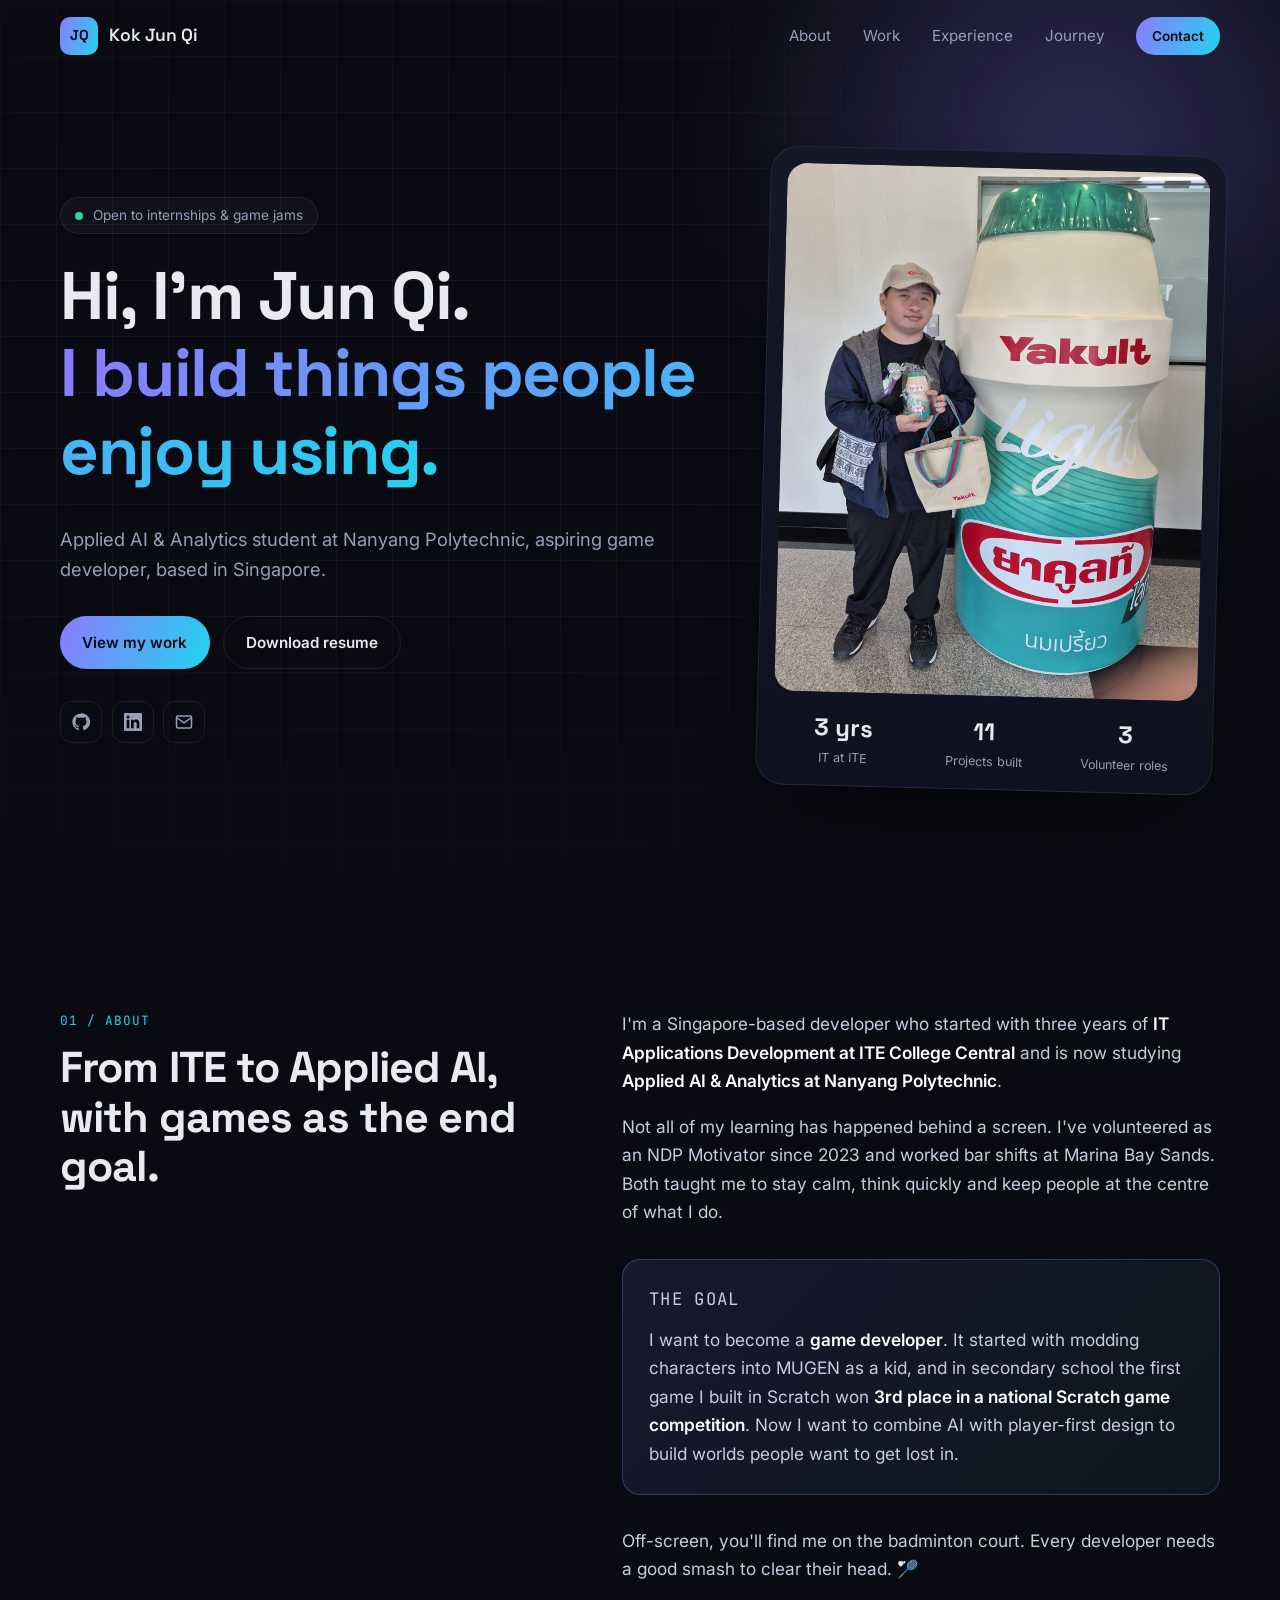
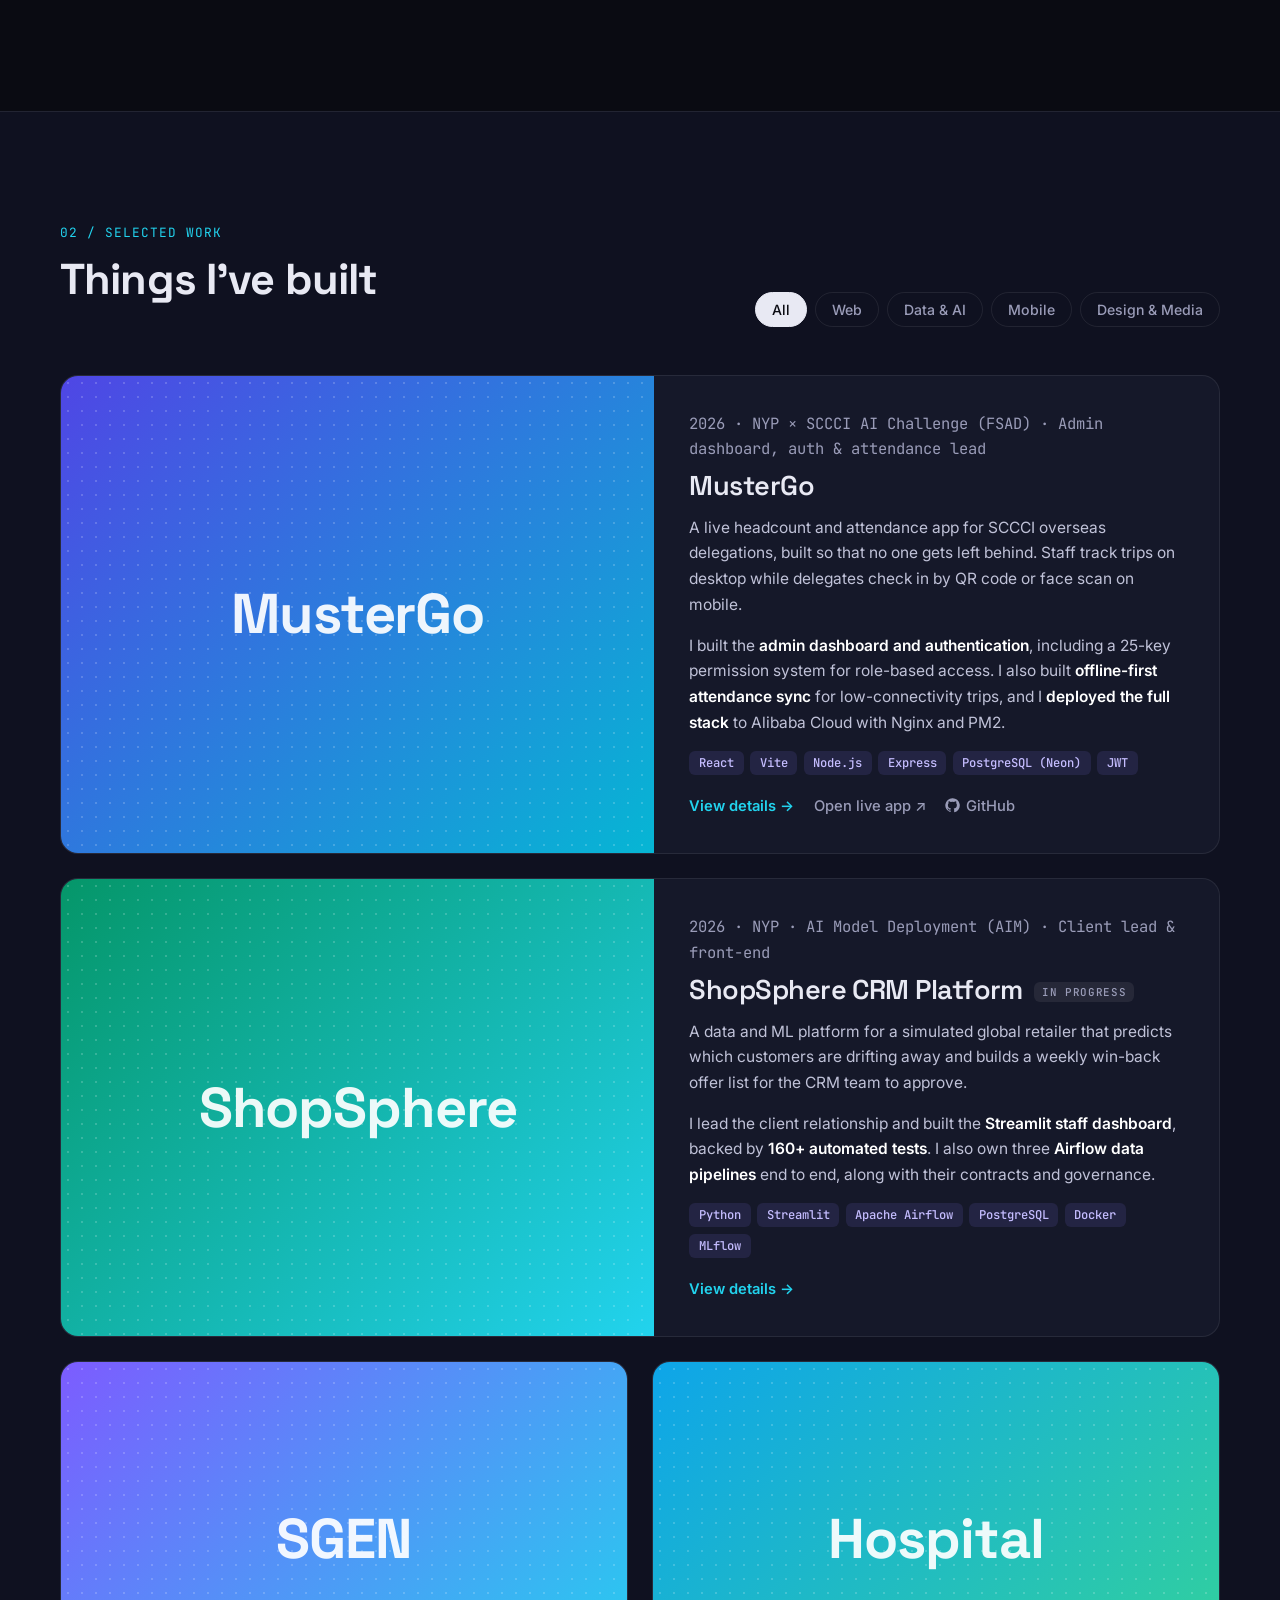
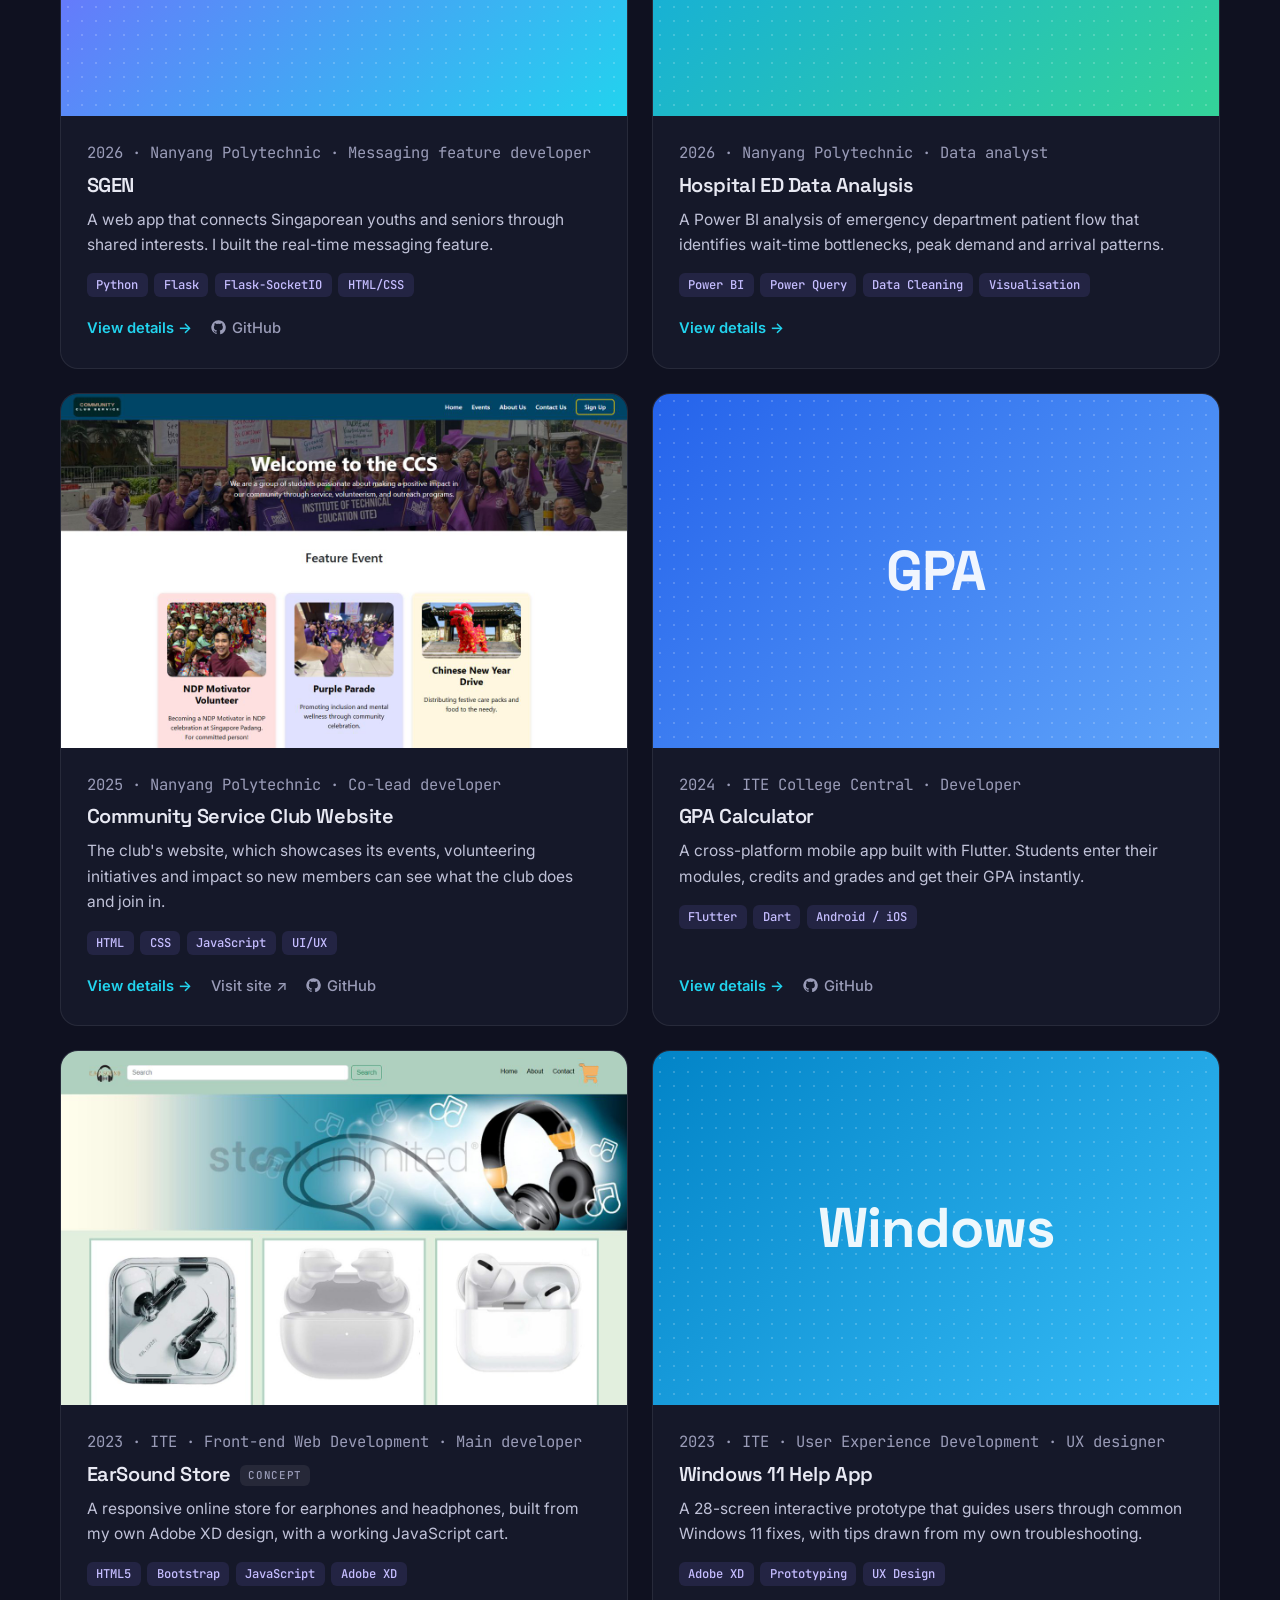
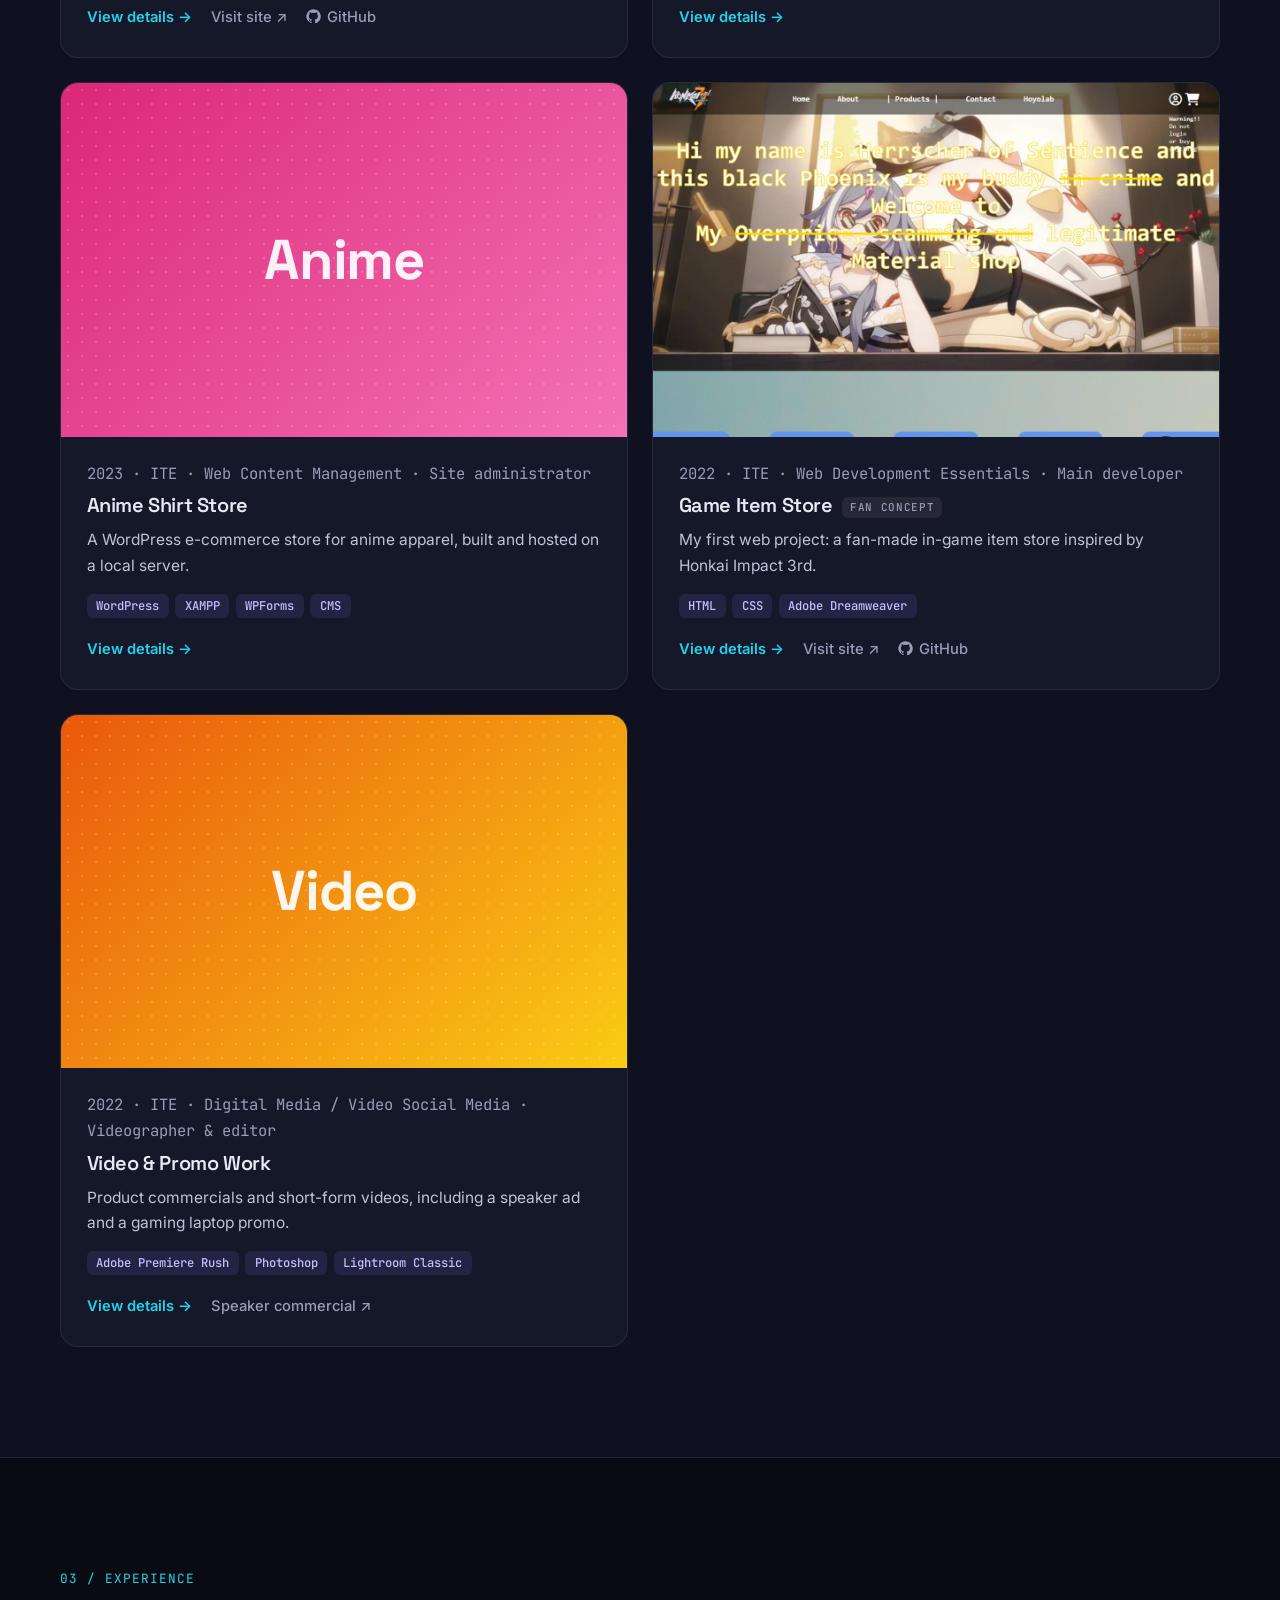
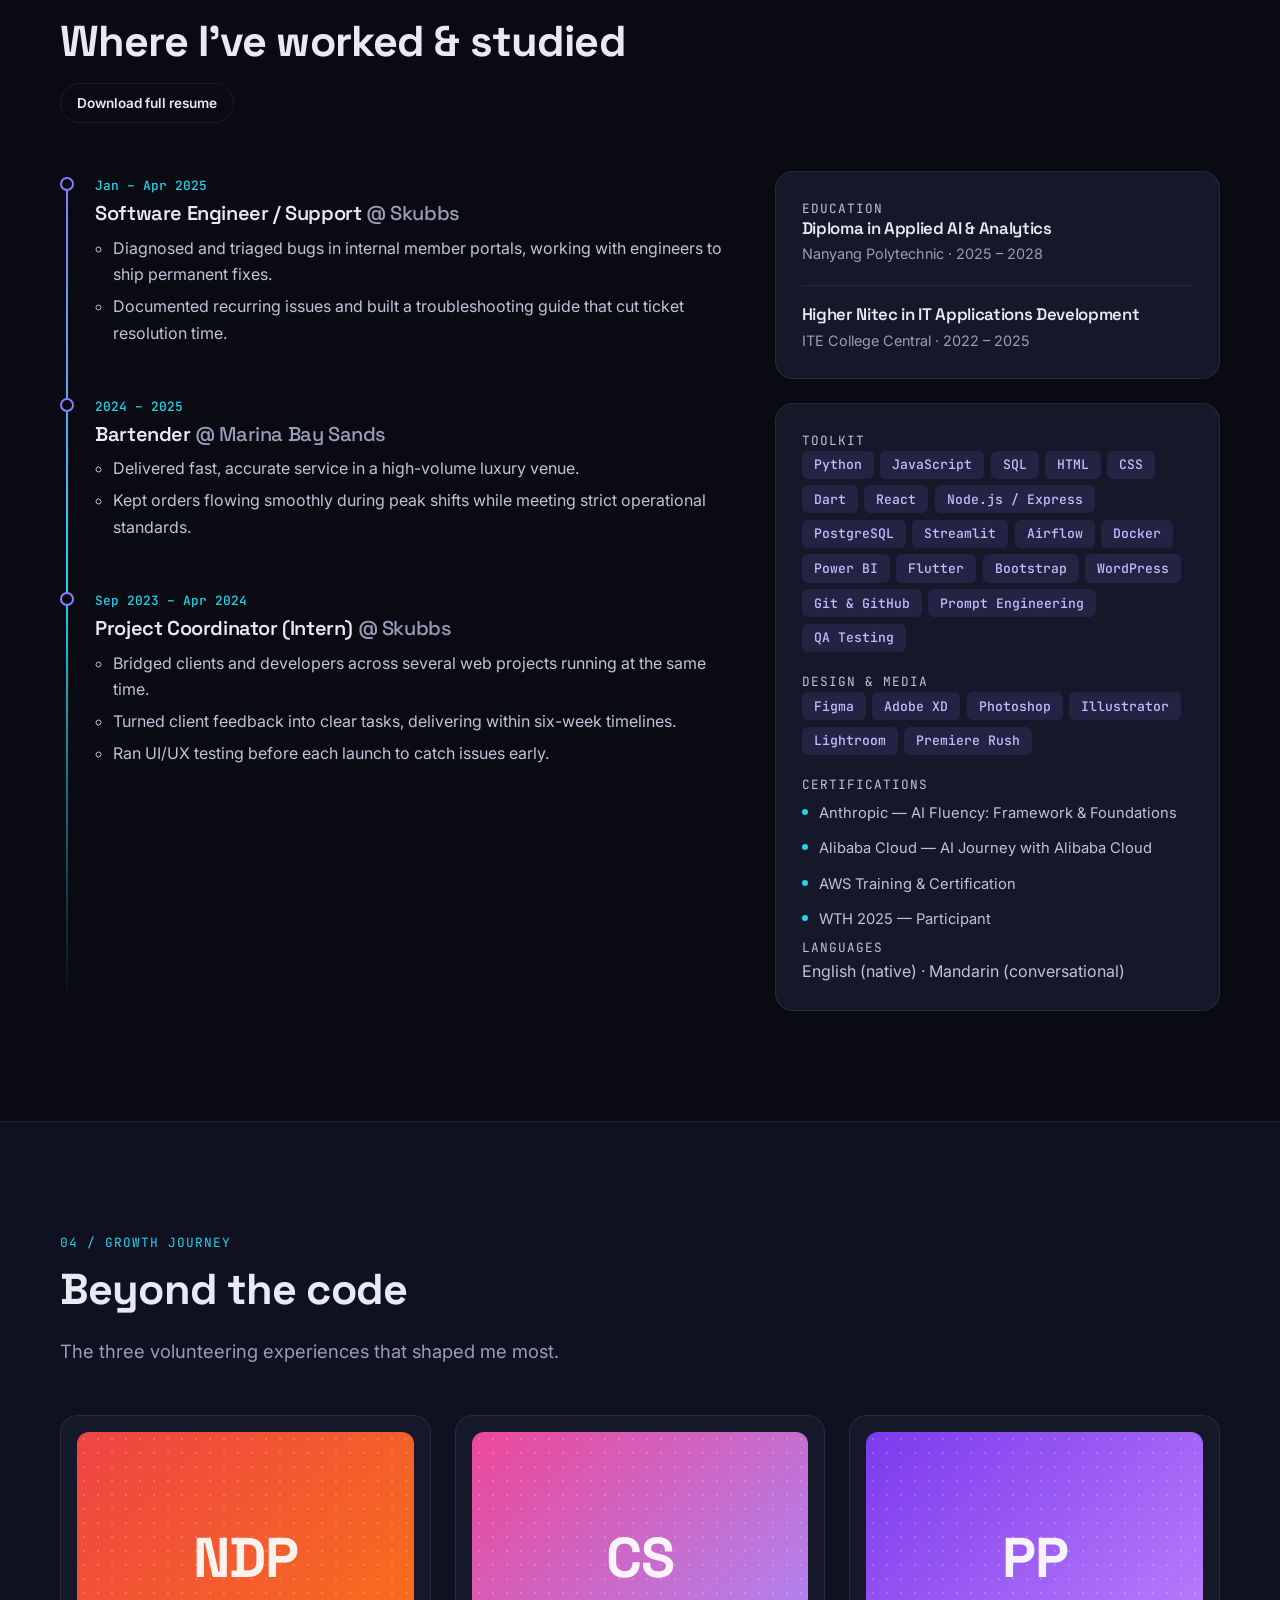
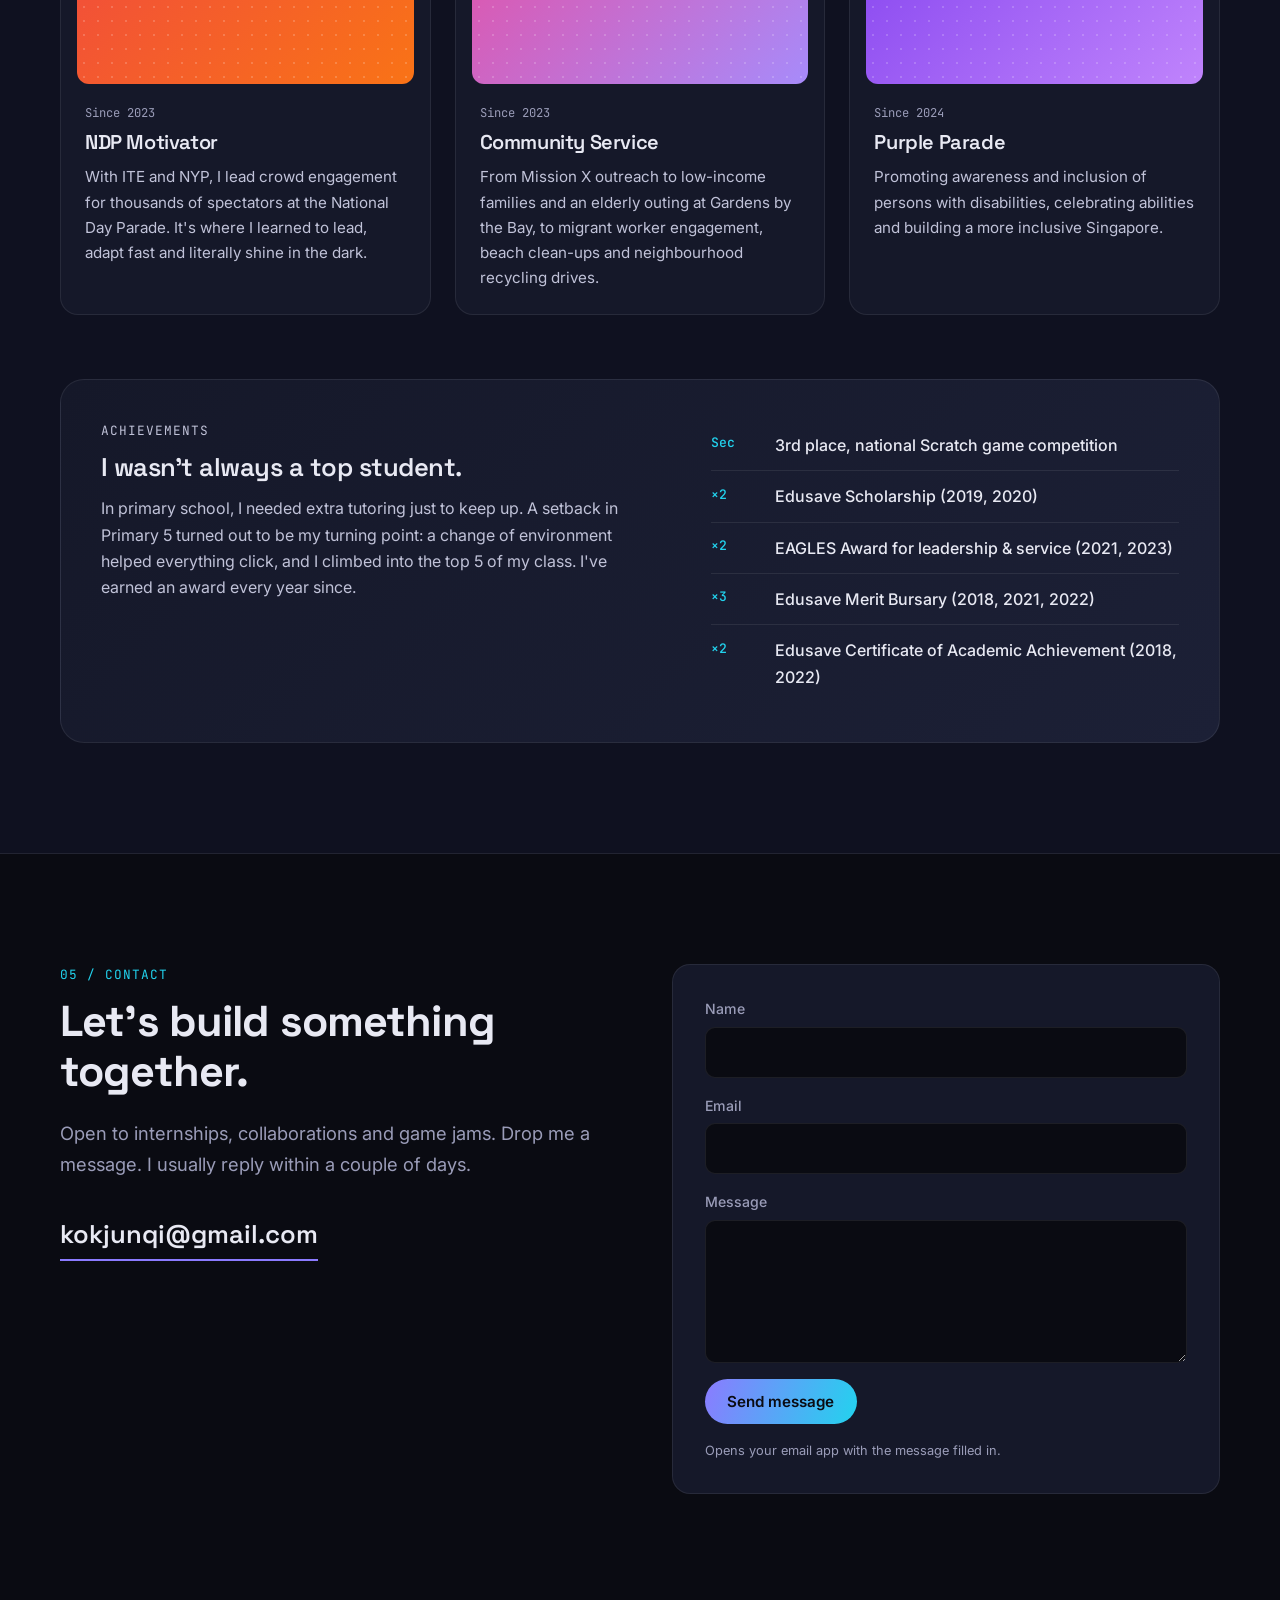
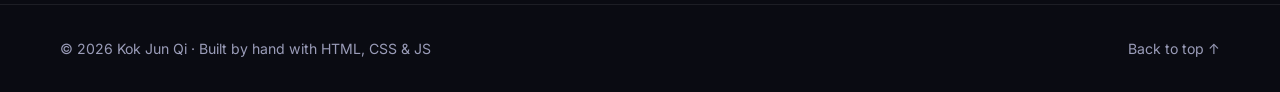
==== index.html @ d90d4816 "Add files via upload" ====
<!DOCTYPE html>
<html lang="en">
<head>
  <meta charset="UTF-8" />
  <meta name="viewport" content="width=device-width, initial-scale=1.0" />
  <title>Kok Jun Qi — Applied AI Student & Aspiring Game Developer</title>
  <meta name="description" content="Portfolio of Kok Jun Qi, Applied AI & Analytics student at Nanyang Polytechnic and aspiring game developer based in Singapore." />
  <meta property="og:title" content="Kok Jun Qi — Portfolio" />
  <meta property="og:description" content="Applied AI student at NYP. Aspiring game developer. Building things people enjoy using." />
  <link rel="preconnect" href="https://fonts.googleapis.com" />
  <link rel="preconnect" href="https://fonts.gstatic.com" crossorigin />
  <link href="https://fonts.googleapis.com/css2?family=Space+Grotesk:wght@500;600;700&family=Inter:wght@400;500;600&family=JetBrains+Mono:wght@400;500&display=swap" rel="stylesheet" />
  <link rel="stylesheet" href="styles.css" />
</head>
<body>
  <a class="skip" href="#main">Skip to content</a>

  <header class="nav" id="nav">
    <div class="container nav__inner">
      <a href="#top" class="nav__brand" aria-label="Kok Jun Qi, home">
        <span class="nav__logo">JQ</span>
        <span>Kok Jun Qi</span>
      </a>
      <button class="nav__toggle" aria-label="Open menu" aria-expanded="false" aria-controls="nav-links">
        <span></span><span></span>
      </button>
      <nav id="nav-links" class="nav__links">
        <a href="#about">About</a>
        <a href="#work">Work</a>
        <a href="#experience">Experience</a>
        <a href="#journey">Journey</a>
        <a href="#contact" class="btn btn--small">Contact</a>
      </nav>
    </div>
  </header>

  <main id="main">
    <!-- HERO -->
    <section class="hero" id="top">
      <div class="hero__glow" aria-hidden="true"></div>
      <div class="hero__grid" aria-hidden="true"></div>
      <div class="container hero__inner">
        <div class="hero__text reveal">
          <p class="eyebrow"><span class="dot"></span> Open to internships &amp; game jams</p>
          <h1>Hi, I'm Jun Qi.<br /><span class="grad">I build things people enjoy using.</span></h1>
          <p class="lead">Applied AI &amp; Analytics student at Nanyang Polytechnic, aspiring game developer, based in Singapore.</p>
          <div class="hero__cta">
            <a href="#work" class="btn">View my work</a>
            <a href="assets/Kok_Jun_Qi_Resume.pdf" class="btn btn--ghost" download>Download resume</a>
          </div>
          <ul class="socials">
            <li><a href="https://github.com/Hub234JQ" target="_blank" rel="noopener" aria-label="GitHub">
              <svg viewBox="0 0 24 24" aria-hidden="true"><path d="M12 .5a11.5 11.5 0 0 0-3.64 22.41c.58.1.79-.25.79-.56v-2c-3.2.7-3.88-1.37-3.88-1.37-.53-1.33-1.28-1.69-1.28-1.69-1.05-.71.08-.7.08-.7 1.16.08 1.77 1.19 1.77 1.19 1.03 1.77 2.7 1.26 3.36.96.1-.75.4-1.26.73-1.55-2.55-.29-5.24-1.28-5.24-5.68 0-1.26.45-2.28 1.19-3.09-.12-.29-.52-1.46.11-3.05 0 0 .97-.31 3.17 1.18a11 11 0 0 1 5.77 0c2.2-1.49 3.17-1.18 3.17-1.18.63 1.59.23 2.76.11 3.05.74.81 1.19 1.83 1.19 3.09 0 4.41-2.69 5.39-5.26 5.67.41.36.78 1.06.78 2.14v3.17c0 .31.21.67.8.56A11.5 11.5 0 0 0 12 .5Z"/></svg>
            </a></li>
            <li><a href="https://www.linkedin.com/in/jun-qi-kok-928b70263/" target="_blank" rel="noopener" aria-label="LinkedIn">
              <svg viewBox="0 0 24 24" aria-hidden="true"><path d="M20.45 20.45h-3.56v-5.57c0-1.33-.02-3.04-1.85-3.04-1.86 0-2.14 1.45-2.14 2.94v5.67H9.35V9h3.41v1.56h.05c.48-.9 1.64-1.85 3.37-1.85 3.6 0 4.27 2.37 4.27 5.46v6.28ZM5.34 7.43a2.06 2.06 0 1 1 0-4.13 2.06 2.06 0 0 1 0 4.13ZM7.12 20.45H3.56V9h3.56v11.45ZM22.22 0H1.77C.79 0 0 .77 0 1.73v20.54C0 23.23.79 24 1.77 24h20.45c.98 0 1.78-.77 1.78-1.73V1.73C24 .77 23.2 0 22.22 0Z"/></svg>
            </a></li>
            <li><a href="mailto:kokjunqi@gmail.com" aria-label="Email">
              <svg viewBox="0 0 24 24" aria-hidden="true" fill="none" stroke="currentColor" stroke-width="2"><rect x="2" y="4" width="20" height="16" rx="2"/><path d="m22 6-10 7L2 6"/></svg>
            </a></li>
          </ul>
        </div>
        <div class="hero__card reveal">
          <div class="photo" data-fallback="JQ">
            <img src="images/profile.jpg" alt="Portrait of Kok Jun Qi" onerror="this.parentElement.classList.add('is-empty');this.remove()" />
          </div>
          <dl class="stats">
            <div><dt>3 yrs</dt><dd>IT at ITE</dd></div>
            <div><dt>11</dt><dd>Projects built</dd></div>
            <div><dt>3</dt><dd>Volunteer roles</dd></div>
          </dl>
        </div>
      </div>
    </section>

    <!-- ABOUT -->
    <section class="section" id="about">
      <div class="container about">
        <div class="section__head reveal">
          <p class="kicker">01 / About</p>
          <h2>From ITE to Applied AI, with games as the end goal.</h2>
        </div>
        <div class="about__body reveal">
          <p>I'm a Singapore-based developer who started with three years of <strong>IT Applications Development at ITE College Central</strong> and is now studying <strong>Applied AI &amp; Analytics at Nanyang Polytechnic</strong>.</p>
          <p>Not all of my learning has happened behind a screen. I've volunteered as an NDP Motivator since 2023 and worked bar shifts at Marina Bay Sands. Both taught me to stay calm, think quickly and keep people at the centre of what I do.</p>
          <div class="callout">
            <p class="kicker">The goal</p>
            <p>I want to become a <strong>game developer</strong>. It started with modding characters into MUGEN as a kid, and in secondary school the first game I built in Scratch won <strong>3rd place in a national Scratch game competition</strong>. Now I want to combine AI with player-first design to build worlds people want to get lost in.</p>
          </div>
          <p class="muted">Off-screen, you'll find me on the badminton court. Every developer needs a good smash to clear their head. 🏸</p>
        </div>
      </div>
    </section>

    <!-- WORK -->
    <section class="section section--alt" id="work">
      <div class="container">
        <div class="section__head section__head--row reveal">
          <div>
            <p class="kicker">02 / Selected work</p>
            <h2>Things I've built</h2>
          </div>
          <div class="filters" role="group" aria-label="Filter projects">
            <button class="chip is-active" data-filter="all">All</button>
            <button class="chip" data-filter="web">Web</button>
            <button class="chip" data-filter="data">Data &amp; AI</button>
            <button class="chip" data-filter="mobile">Mobile</button>
            <button class="chip" data-filter="design">Design &amp; Media</button>
          </div>
        </div>

        <div class="projects" id="projects"></div>
      </div>
    </section>

    <!-- EXPERIENCE -->
    <section class="section" id="experience">
      <div class="container exp">
        <div class="section__head reveal">
          <p class="kicker">03 / Experience</p>
          <h2>Where I've worked &amp; studied</h2>
          <a href="assets/Kok_Jun_Qi_Resume.pdf" class="btn btn--ghost btn--small" download>Download full resume</a>
        </div>

        <div class="exp__cols">
          <ol class="timeline reveal">
            <li>
              <span class="timeline__date">Jan – Apr 2025</span>
              <h3>Software Engineer / Support <span class="at">@ Skubbs</span></h3>
              <ul>
                <li>Diagnosed and triaged bugs in internal member portals, working with engineers to ship permanent fixes.</li>
                <li>Documented recurring issues and built a troubleshooting guide that cut ticket resolution time.</li>
              </ul>
            </li>
            <li>
              <span class="timeline__date">2024 – 2025</span>
              <h3>Bartender <span class="at">@ Marina Bay Sands</span></h3>
              <ul>
                <li>Delivered fast, accurate service in a high-volume luxury venue.</li>
                <li>Kept orders flowing smoothly during peak shifts while meeting strict operational standards.</li>
              </ul>
            </li>
            <li>
              <span class="timeline__date">Sep 2023 – Apr 2024</span>
              <h3>Project Coordinator (Intern) <span class="at">@ Skubbs</span></h3>
              <ul>
                <li>Bridged clients and developers across several web projects running at the same time.</li>
                <li>Turned client feedback into clear tasks, delivering within six-week timelines.</li>
                <li>Ran UI/UX testing before each launch to catch issues early.</li>
              </ul>
            </li>
          </ol>

          <div class="side reveal">
            <div class="card">
              <p class="kicker">Education</p>
              <div class="edu">
                <h3>Diploma in Applied AI &amp; Analytics</h3>
                <p>Nanyang Polytechnic · 2025 – 2028</p>
              </div>
              <div class="edu">
                <h3>Higher Nitec in IT Applications Development</h3>
                <p>ITE College Central · 2022 – 2025</p>
              </div>
            </div>
            <div class="card">
              <p class="kicker">Toolkit</p>
              <ul class="tags tags--lg">
                <li>Python</li><li>JavaScript</li><li>SQL</li><li>HTML</li><li>CSS</li><li>Dart</li><li>React</li><li>Node.js / Express</li><li>PostgreSQL</li><li>Streamlit</li><li>Airflow</li><li>Docker</li><li>Power BI</li><li>Flutter</li><li>Bootstrap</li><li>WordPress</li><li>Git &amp; GitHub</li><li>Prompt Engineering</li><li>QA Testing</li>
              </ul>
              <p class="kicker kicker--spaced">Design &amp; media</p>
              <ul class="tags tags--lg">
                <li>Figma</li><li>Adobe XD</li><li>Photoshop</li><li>Illustrator</li><li>Lightroom</li><li>Premiere Rush</li>
              </ul>
              <p class="kicker kicker--spaced">Certifications</p>
              <ul class="certs">
                <li>Anthropic — AI Fluency: Framework &amp; Foundations</li>
                <li>Alibaba Cloud — AI Journey with Alibaba Cloud</li>
                <li>AWS Training &amp; Certification</li>
                <li>WTH 2025 — Participant</li>
              </ul>
              <p class="kicker kicker--spaced">Languages</p>
              <p>English (native) · Mandarin (conversational)</p>
            </div>
          </div>
        </div>
      </div>
    </section>

    <!-- JOURNEY -->
    <section class="section section--alt" id="journey">
      <div class="container">
        <div class="section__head reveal">
          <p class="kicker">04 / Growth journey</p>
          <h2>Beyond the code</h2>
          <p class="lead">The three volunteering experiences that shaped me most.</p>
        </div>

        <div class="vol">
          <article class="vol__card reveal">
            <div class="vol__img" data-fallback="NDP" style="--h1:#ef4444;--h2:#f97316">
              <img src="images/volunteer/ndp.jpg" alt="NDP Motivators at the National Day Parade" loading="lazy" onerror="this.parentElement.classList.add('is-empty');this.remove()" />
            </div>
            <p class="project__meta">Since 2023</p>
            <h3>NDP Motivator</h3>
            <p>With ITE and NYP, I lead crowd engagement for thousands of spectators at the National Day Parade. It's where I learned to lead, adapt fast and literally shine in the dark.</p>
          </article>
          <article class="vol__card reveal">
            <div class="vol__img" data-fallback="CS" style="--h1:#ec4899;--h2:#a78bfa">
              <img src="images/volunteer/community.jpg" alt="Community service event" loading="lazy" onerror="this.parentElement.classList.add('is-empty');this.remove()" />
            </div>
            <p class="project__meta">Since 2023</p>
            <h3>Community Service</h3>
            <p>From Mission X outreach to low-income families and an elderly outing at Gardens by the Bay, to migrant worker engagement, beach clean-ups and neighbourhood recycling drives.</p>
          </article>
          <article class="vol__card reveal">
            <div class="vol__img" data-fallback="PP" style="--h1:#7c3aed;--h2:#c084fc">
              <img src="images/volunteer/purple-parade.jpg" alt="Volunteering at The Purple Parade" loading="lazy" onerror="this.parentElement.classList.add('is-empty');this.remove()" />
            </div>
            <p class="project__meta">Since 2024</p>
            <h3>Purple Parade</h3>
            <p>Promoting awareness and inclusion of persons with disabilities, celebrating abilities and building a more inclusive Singapore.</p>
          </article>
        </div>

        <div class="story reveal">
          <div>
            <p class="kicker">Achievements</p>
            <h3>I wasn't always a top student.</h3>
            <p>In primary school, I needed extra tutoring just to keep up. A setback in Primary 5 turned out to be my turning point: a change of environment helped everything click, and I climbed into the top 5 of my class. I've earned an award every year since.</p>
          </div>
          <ul class="awards">
            <li><span>Sec</span> 3rd place, national Scratch game competition</li>
            <li><span>×2</span> Edusave Scholarship (2019, 2020)</li>
            <li><span>×2</span> EAGLES Award for leadership &amp; service (2021, 2023)</li>
            <li><span>×3</span> Edusave Merit Bursary (2018, 2021, 2022)</li>
            <li><span>×2</span> Edusave Certificate of Academic Achievement (2018, 2022)</li>
          </ul>
        </div>
      </div>
    </section>

    <!-- CONTACT -->
    <section class="section contact" id="contact">
      <div class="container contact__inner reveal">
        <div>
          <p class="kicker">05 / Contact</p>
          <h2>Let's build something together.</h2>
          <p class="lead">Open to internships, collaborations and game jams. Drop me a message. I usually reply within a couple of days.</p>
          <a class="contact__mail" href="mailto:kokjunqi@gmail.com">kokjunqi@gmail.com</a>
        </div>
        <form class="form" id="contact-form">
          <label>Name<input name="name" required autocomplete="name" /></label>
          <label>Email<input name="email" type="email" required autocomplete="email" /></label>
          <label>Message<textarea name="message" rows="5" required></textarea></label>
          <button type="submit" class="btn">Send message</button>
          <p class="form__note">Opens your email app with the message filled in.</p>
        </form>
      </div>
    </section>
  </main>

  <footer class="footer">
    <div class="container footer__inner">
      <p>© <span class="js-year"></span> Kok Jun Qi · Built by hand with HTML, CSS &amp; JS</p>
      <a href="#top">Back to top ↑</a>
    </div>
  </footer>

  <script src="projects.js"></script>
  <script src="script.js"></script>
</body>
</html>
---- styles.css ----
/* ========== Tokens ========== */
:root {
  --bg: #0a0b12;
  --bg-alt: #0f1120;
  --surface: #151829;
  --surface-2: #1c2036;
  --border: rgba(255, 255, 255, 0.08);
  --text: #e8e9f3;
  --muted: #9a9cb8;
  --accent: #8b7bff;
  --accent-2: #22d3ee;
  --grad: linear-gradient(110deg, var(--accent), var(--accent-2));
  --radius: 18px;
  --font-display: "Space Grotesk", system-ui, sans-serif;
  --font-body: "Inter", system-ui, sans-serif;
  --font-mono: "JetBrains Mono", ui-monospace, monospace;
  --max: 1160px;
}

*, *::before, *::after { box-sizing: border-box; }
html { scroll-behavior: smooth; scroll-padding-top: 80px; }
body {
  margin: 0;
  background: var(--bg);
  color: var(--text);
  font-family: var(--font-body);
  font-size: 16px;
  line-height: 1.65;
  -webkit-font-smoothing: antialiased;
}
img { max-width: 100%; display: block; }
a { color: inherit; text-decoration: none; }
h1, h2, h3 { font-family: var(--font-display); line-height: 1.15; margin: 0 0 .5em; letter-spacing: -0.02em; }
h1 { font-size: clamp(2.4rem, 5.5vw, 4.2rem); font-weight: 700; }
h2 { font-size: clamp(1.8rem, 3.6vw, 2.7rem); font-weight: 700; }
h3 { font-size: 1.25rem; font-weight: 600; }
p { margin: 0 0 1em; }
strong { color: #fff; font-weight: 600; }

.container { width: min(100% - 2.5rem, var(--max)); margin-inline: auto; }
.skip { position: absolute; left: -999px; top: 8px; background: var(--accent); color: #000; padding: .5rem 1rem; border-radius: 8px; z-index: 100; }
.skip:focus { left: 8px; }
:focus-visible { outline: 2px solid var(--accent-2); outline-offset: 3px; border-radius: 6px; }

.grad { background: var(--grad); -webkit-background-clip: text; background-clip: text; color: transparent; }
.lead { font-size: 1.15rem; color: var(--muted); max-width: 60ch; }
.muted { color: var(--muted); }
.kicker { font-family: var(--font-mono); font-size: .8rem; letter-spacing: .08em; text-transform: uppercase; color: var(--accent-2); margin-bottom: .75rem; }
.kicker--spaced { margin-top: 1.5rem; }

/* ========== Buttons ========== */
.btn {
  display: inline-flex; align-items: center; gap: .5rem;
  padding: .8rem 1.4rem; border-radius: 999px; border: 0;
  background: var(--grad); color: #0a0b12; font-weight: 600; font-family: var(--font-body); font-size: .95rem;
  cursor: pointer; transition: transform .2s, box-shadow .2s;
}
.btn:hover { transform: translateY(-2px); box-shadow: 0 10px 30px -10px rgba(139, 123, 255, .7); }
.btn--ghost { background: transparent; color: var(--text); border: 1px solid var(--border); }
.btn--ghost:hover { border-color: var(--accent); box-shadow: none; }
.btn--small { padding: .5rem 1rem; font-size: .85rem; }

/* ========== Nav ========== */
.nav { position: fixed; inset: 0 0 auto; z-index: 50; transition: background .3s, border-color .3s; border-bottom: 1px solid transparent; }
.nav.is-scrolled { background: rgba(10, 11, 18, .8); backdrop-filter: blur(14px); border-color: var(--border); }
.nav__inner { display: flex; align-items: center; justify-content: space-between; height: 72px; }
.nav__brand { display: flex; align-items: center; gap: .7rem; font-family: var(--font-display); font-weight: 600; font-size: 1.1rem; }
.nav__logo { display: grid; place-items: center; width: 38px; height: 38px; border-radius: 10px; background: var(--grad); color: #0a0b12; font-weight: 700; font-size: .9rem; }
.nav__links { display: flex; align-items: center; gap: 2rem; }
.nav__links a:not(.btn) { color: var(--muted); font-size: .95rem; transition: color .2s; }
.nav__links a:not(.btn):hover, .nav__links a.is-active { color: var(--text); }
.nav__toggle { display: none; background: none; border: 0; width: 40px; height: 40px; cursor: pointer; position: relative; }
.nav__toggle span { position: absolute; left: 9px; right: 9px; height: 2px; background: var(--text); transition: transform .3s; }
.nav__toggle span:first-child { top: 15px; }
.nav__toggle span:last-child { top: 23px; }
.nav__toggle[aria-expanded="true"] span:first-child { transform: translateY(4px) rotate(45deg); }
.nav__toggle[aria-expanded="true"] span:last-child { transform: translateY(-4px) rotate(-45deg); }

/* ========== Hero ========== */
.hero { position: relative; min-height: 100vh; display: flex; align-items: center; padding: 120px 0 80px; overflow: hidden; }
.hero__glow { position: absolute; width: 900px; height: 900px; top: -300px; right: -250px; background: radial-gradient(circle, rgba(139, 123, 255, .28), transparent 60%); filter: blur(20px); pointer-events: none; }
.hero__grid { position: absolute; inset: 0; background-image: linear-gradient(var(--border) 1px, transparent 1px), linear-gradient(90deg, var(--border) 1px, transparent 1px); background-size: 56px 56px; mask-image: radial-gradient(ellipse at 30% 40%, #000 20%, transparent 70%); pointer-events: none; opacity: .6; }
.hero__inner { position: relative; display: grid; grid-template-columns: 1.4fr 1fr; gap: 4rem; align-items: center; }
.eyebrow { display: inline-flex; align-items: center; gap: .6rem; padding: .4rem .9rem; border: 1px solid var(--border); border-radius: 999px; font-size: .85rem; color: var(--muted); background: rgba(255, 255, 255, .03); margin-bottom: 1.5rem; }
.dot { width: 8px; height: 8px; border-radius: 50%; background: #34d399; box-shadow: 0 0 0 0 rgba(52, 211, 153, .6); animation: pulse 2s infinite; }
@keyframes pulse { 70% { box-shadow: 0 0 0 10px rgba(52, 211, 153, 0); } 100% { box-shadow: 0 0 0 0 rgba(52, 211, 153, 0); } }
.hero__cta { display: flex; flex-wrap: wrap; gap: .8rem; margin: 2rem 0; }
.socials { display: flex; gap: .6rem; list-style: none; padding: 0; margin: 0; }
.socials a { display: grid; place-items: center; width: 42px; height: 42px; border-radius: 12px; border: 1px solid var(--border); color: var(--muted); transition: color .2s, border-color .2s, transform .2s; }
.socials a:hover { color: var(--text); border-color: var(--accent); transform: translateY(-2px); }
.socials svg { width: 18px; height: 18px; fill: currentColor; }
.socials svg[fill="none"] { fill: none; }

.hero__card { background: linear-gradient(180deg, var(--surface), var(--bg-alt)); border: 1px solid var(--border); border-radius: 28px; padding: 1rem; box-shadow: 0 40px 80px -40px rgba(0, 0, 0, .8); transform: rotate(1.5deg); }
.photo { aspect-ratio: 4 / 5; border-radius: 20px; overflow: hidden; background: var(--surface-2); }
.photo img { width: 100%; height: 100%; object-fit: cover; object-position: center; }
.stats { display: grid; grid-template-columns: repeat(3, 1fr); margin: 1rem 0 0; text-align: center; }
.stats dt { font-family: var(--font-display); font-size: 1.5rem; font-weight: 700; }
.stats dd { margin: 0; font-size: .78rem; color: var(--muted); }

/* Image fallback (when image file not added yet) */
.is-empty.is-empty { position: relative; background: linear-gradient(135deg, var(--h1, var(--accent)), var(--h2, var(--accent-2))); }
.is-empty::after {
  content: attr(data-fallback); position: absolute; inset: 0; display: grid; place-items: center;
  font-family: var(--font-display); font-weight: 700; font-size: clamp(2rem, 5vw, 3.5rem); color: rgba(255, 255, 255, .92); letter-spacing: -.02em;
}
.is-empty::before { content: ""; position: absolute; inset: 0; background-image: radial-gradient(rgba(255,255,255,.18) 1px, transparent 1px); background-size: 14px 14px; }
.photo.is-empty { --h1: #2a2350; --h2: #123a4a; }

/* ========== Sections ========== */
.section { padding: 110px 0; position: relative; }
.section--alt { background: var(--bg-alt); border-block: 1px solid var(--border); }
.section__head { margin-bottom: 3rem; max-width: 720px; }
.section__head--row { max-width: none; display: flex; flex-wrap: wrap; justify-content: space-between; align-items: flex-end; gap: 1.5rem; }

/* About */
.about { display: grid; grid-template-columns: 1fr 1.2fr; gap: 4rem; align-items: start; }
.about .section__head { position: sticky; top: 110px; }
.about__body p { font-size: 1.08rem; color: #c9cbe0; }
.callout { margin: 2rem 0; padding: 1.6rem; border-radius: var(--radius); background: linear-gradient(135deg, rgba(139, 123, 255, .12), rgba(34, 211, 238, .06)); border: 1px solid rgba(139, 123, 255, .3); }
.callout p:last-child { margin: 0; }

/* Filters */
.filters { display: flex; flex-wrap: wrap; gap: .5rem; }
.chip { font: 500 .88rem var(--font-body); padding: .5rem 1rem; border-radius: 999px; border: 1px solid var(--border); background: transparent; color: var(--muted); cursor: pointer; transition: all .2s; }
.chip:hover { color: var(--text); }
.chip.is-active { background: var(--text); color: var(--bg); border-color: var(--text); }

/* Projects */
.projects { display: grid; grid-template-columns: repeat(2, 1fr); gap: 1.5rem; }
.project { display: flex; flex-direction: column; background: var(--surface); border: 1px solid var(--border); border-radius: var(--radius); overflow: hidden; transition: transform .3s, border-color .3s, box-shadow .3s; }
.project:hover { transform: translateY(-4px); border-color: rgba(139, 123, 255, .45); box-shadow: 0 30px 60px -30px rgba(139, 123, 255, .4); }
.project__media { aspect-ratio: 16 / 10; overflow: hidden; background: var(--surface-2); }
.project__media img { width: 100%; height: 100%; object-fit: cover; transition: transform .5s; }
.project:hover .project__media img { transform: scale(1.04); }
.project__body { padding: 1.5rem 1.6rem 1.7rem; display: flex; flex-direction: column; flex: 1; }
.project__body p { color: #c0c2d8; font-size: .97rem; }
.project__meta { font-family: var(--font-mono); font-size: .76rem; color: var(--muted) !important; margin-bottom: .5rem; }
.project--feature { grid-column: span 2; flex-direction: row; }
.project--feature .project__media { flex: 1.2; aspect-ratio: auto; min-height: 300px; }
.project--feature .project__body { flex: 1; justify-content: center; padding: 2.2rem; }
.project--feature h3 { font-size: 1.7rem; }
.project.is-hidden { display: none; }
.badge { font: 500 .68rem var(--font-mono); text-transform: uppercase; letter-spacing: .06em; padding: .2rem .5rem; border-radius: 6px; background: rgba(255, 255, 255, .07); color: var(--muted); vertical-align: middle; margin-left: .3rem; }

.tags { display: flex; flex-wrap: wrap; gap: .4rem; list-style: none; padding: 0; margin: 0 0 1.2rem; }
.tags li { font: 500 .76rem var(--font-mono); padding: .25rem .6rem; border-radius: 6px; background: rgba(139, 123, 255, .12); color: #c5bdff; }
.tags--lg li { font-size: .82rem; padding: .35rem .75rem; }
.link { margin-top: auto; font-weight: 600; font-size: .92rem; color: var(--accent-2); transition: letter-spacing .2s; }
.link:hover { letter-spacing: .02em; }
.link--soon { color: var(--muted); font-weight: 500; }

/* Card: whole card clickable via title link */
.project { position: relative; }
.project__title::after { content: ""; position: absolute; inset: 0; z-index: 1; }
.project__title:hover { color: #fff; }
.project__actions { margin-top: auto; display: flex; flex-wrap: wrap; gap: 1.2rem; align-items: center; }
.project__actions .link { margin: 0; }
.link--ext { position: relative; z-index: 2; color: var(--muted); font-weight: 500; }
.link--ext:hover { color: var(--text); }
.gh { width: 1em; height: 1em; fill: currentColor; vertical-align: -0.12em; margin-right: .15rem; }
.btn .gh { margin-right: 0; }

/* ========== Project detail page ========== */
.d-hero { position: relative; overflow: hidden; padding: 140px 0 50px; }
.d-hero h1 { margin-bottom: .4em; }
.d-hero .lead { font-size: 1.2rem; }
.d-hero .hero__cta { margin-bottom: 0; align-items: center; }
.back { display: inline-block; margin-bottom: 2rem; color: var(--muted); font-size: .92rem; transition: color .2s; }
.back:hover { color: var(--text); }
.d-cover { aspect-ratio: 16 / 8; border-radius: 24px; overflow: hidden; background: var(--surface-2); border: 1px solid var(--border); }
.d-cover img { width: 100%; height: 100%; object-fit: cover; object-position: top; }
.d-cover.is-empty::after { font-size: clamp(2.5rem, 7vw, 5rem); }
.d-grid { display: grid; grid-template-columns: 300px 1fr; gap: 4rem; padding: 4rem 0; }
.d-facts { position: sticky; top: 100px; align-self: start; background: var(--surface); border: 1px solid var(--border); border-radius: var(--radius); padding: 1.6rem; }
.d-facts dl { margin: 0 0 1.5rem; }
.d-facts dl div { padding: .7rem 0; border-bottom: 1px solid var(--border); }
.d-facts dl div:first-child { padding-top: 0; }
.d-facts dt { font: 500 .74rem var(--font-mono); text-transform: uppercase; letter-spacing: .06em; color: var(--muted); }
.d-facts dd { margin: .2rem 0 0; font-weight: 500; }
.d-facts .tags { margin: 0; }
.d-body { max-width: 720px; }
.d-body section { margin-bottom: 2.8rem; }
.d-body p { font-size: 1.08rem; color: #c9cbe0; }
.d-stats { display: grid; grid-template-columns: repeat(3, 1fr); gap: 1rem; margin: 0 0 3rem; }
.d-stats div { background: var(--surface); border: 1px solid var(--border); border-radius: 14px; padding: 1.2rem; }
.d-stats dt { font-family: var(--font-display); font-weight: 700; font-size: 2rem; line-height: 1; background: var(--grad); -webkit-background-clip: text; background-clip: text; color: transparent; }
.d-stats dd { margin: .5rem 0 0; color: var(--muted); font-size: .88rem; }
.d-list { list-style: none; padding: 0; margin: 0; }
.d-list li { position: relative; padding: 0 0 1.1rem 1.6rem; color: #c9cbe0; font-size: 1.03rem; }
.d-list li::before { content: ""; position: absolute; left: 0; top: .6rem; width: 8px; height: 8px; border-radius: 2px; background: var(--grad); transform: rotate(45deg); }
blockquote { margin: 0; padding: 1.4rem 1.6rem; border-left: 3px solid var(--accent); background: linear-gradient(90deg, rgba(139, 123, 255, .1), transparent); border-radius: 0 14px 14px 0; font-size: 1.08rem; color: #dcdcf0; }
.d-note { font-size: .92rem !important; color: var(--muted) !important; font-style: italic; }
.d-gallery { padding-bottom: 3rem; }
.gallery { display: grid; grid-template-columns: repeat(auto-fill, minmax(280px, 1fr)); gap: 1rem; }
.gallery__item { aspect-ratio: 16 / 10; border-radius: 14px; overflow: hidden; border: 1px solid var(--border); }
.gallery__item img { width: 100%; height: 100%; object-fit: cover; transition: transform .4s; }
.gallery a:hover img { transform: scale(1.04); }
.d-nav { display: grid; grid-template-columns: 1fr 1fr; gap: 1rem; padding: 2rem 0 5rem; border-top: 1px solid var(--border); }
.d-nav a { display: flex; flex-direction: column; gap: .3rem; padding: 1.4rem 1.6rem; border-radius: var(--radius); background: var(--surface); border: 1px solid var(--border); transition: border-color .2s, transform .2s; }
.d-nav a:hover { border-color: var(--accent); transform: translateY(-2px); }
.d-nav span { font: 500 .8rem var(--font-mono); color: var(--muted); }
.d-nav strong { font-family: var(--font-display); font-size: 1.15rem; }
.d-nav__next { text-align: right; }
.notfound { padding: 180px 0 120px; }
.contact--compact { padding: 80px 0; background: var(--bg-alt); border-top: 1px solid var(--border); }
.contact--compact .contact__inner { align-items: center; }
.contact__cta { display: flex; flex-wrap: wrap; gap: .8rem; justify-content: flex-end; }

/* Experience */
.exp .section__head { display: flex; flex-wrap: wrap; align-items: flex-end; justify-content: space-between; gap: 1rem; max-width: none; }
.exp .section__head h2 { margin: 0; flex-basis: 100%; }
.exp__cols { display: grid; grid-template-columns: 1.5fr 1fr; gap: 3rem; }
.timeline { list-style: none; padding: 0; margin: 0; position: relative; }
.timeline::before { content: ""; position: absolute; left: 6px; top: 8px; bottom: 8px; width: 2px; background: linear-gradient(var(--accent), var(--accent-2), transparent); }
.timeline > li { position: relative; padding: 0 0 2.5rem 2.2rem; }
.timeline > li::before { content: ""; position: absolute; left: 0; top: 6px; width: 14px; height: 14px; border-radius: 50%; background: var(--bg); border: 2px solid var(--accent); }
.timeline__date { font: 500 .8rem var(--font-mono); color: var(--accent-2); }
.timeline h3 { margin: .3rem 0 .6rem; }
.at { color: var(--muted); font-weight: 500; }
.timeline ul { margin: 0; padding-left: 1.1rem; color: #c0c2d8; }
.timeline ul li { margin-bottom: .35rem; }
.certs { list-style: none; padding: 0; margin: 0; color: #c0c2d8; font-size: .92rem; }
.certs li { padding: .35rem 0 .35rem 1.1rem; position: relative; }
.certs li::before { content: ""; position: absolute; left: 0; top: .85rem; width: 6px; height: 6px; border-radius: 50%; background: var(--accent-2); }
.side { display: flex; flex-direction: column; gap: 1.5rem; }
.card { background: var(--surface); border: 1px solid var(--border); border-radius: var(--radius); padding: 1.6rem; }
.card p { color: #c0c2d8; margin: 0; }
.edu + .edu { margin-top: 1.2rem; padding-top: 1.2rem; border-top: 1px solid var(--border); }
.edu h3 { font-size: 1.05rem; margin-bottom: .25rem; }
.edu p { font-size: .9rem; color: var(--muted); }

/* Journey */
.vol { display: grid; grid-template-columns: repeat(3, 1fr); gap: 1.5rem; margin-bottom: 4rem; }
.vol__card { background: var(--surface); border: 1px solid var(--border); border-radius: var(--radius); padding: 1rem 1rem 1.5rem; }
.vol__card h3, .vol__card p { padding-inline: .5rem; }
.vol__card > p:last-child { color: #c0c2d8; font-size: .95rem; margin: 0; }
.vol__img { aspect-ratio: 4 / 3; border-radius: 12px; overflow: hidden; margin-bottom: 1.2rem; background: var(--surface-2); }
.vol__img img { width: 100%; height: 100%; object-fit: cover; }
.story { display: grid; grid-template-columns: 1.2fr 1fr; gap: 3rem; padding: 2.5rem; border-radius: 24px; background: linear-gradient(135deg, var(--surface), var(--surface-2)); border: 1px solid var(--border); }
.story h3 { font-size: 1.6rem; }
.story p { color: #c0c2d8; }
.awards { list-style: none; padding: 0; margin: 0; align-self: center; }
.awards li { display: flex; gap: 1rem; padding: .75rem 0; border-bottom: 1px solid var(--border); font-weight: 500; }
.awards li:last-child { border: 0; }
.awards span { font: 500 .82rem var(--font-mono); color: var(--accent-2); min-width: 3rem; padding-top: .15rem; }

/* Contact */
.contact__inner { display: grid; grid-template-columns: 1fr 1fr; gap: 4rem; align-items: start; }
.contact__mail { display: inline-block; margin-top: 1rem; font-family: var(--font-display); font-size: clamp(1.2rem, 2.4vw, 1.6rem); font-weight: 600; border-bottom: 2px solid var(--accent); padding-bottom: .2rem; }
.form { display: flex; flex-direction: column; gap: 1rem; background: var(--surface); border: 1px solid var(--border); border-radius: var(--radius); padding: 2rem; }
.form label { display: flex; flex-direction: column; gap: .4rem; font-size: .88rem; color: var(--muted); font-weight: 500; }
.form input, .form textarea { font: inherit; color: var(--text); background: var(--bg); border: 1px solid var(--border); border-radius: 10px; padding: .8rem 1rem; resize: vertical; transition: border-color .2s; }
.form input:focus, .form textarea:focus { outline: none; border-color: var(--accent); }
.form .btn { align-self: flex-start; }
.form__note { font-size: .8rem; color: var(--muted); margin: 0; }

/* Footer */
.footer { border-top: 1px solid var(--border); padding: 2rem 0; color: var(--muted); font-size: .88rem; }
.footer__inner { display: flex; justify-content: space-between; flex-wrap: wrap; gap: 1rem; }
.footer p { margin: 0; }
.footer a:hover { color: var(--text); }

/* Reveal animation */
.reveal { opacity: 0; transform: translateY(24px); transition: opacity .7s ease, transform .7s ease; }
.reveal.is-visible { opacity: 1; transform: none; }
.hero__card.reveal.is-visible { transform: rotate(1.5deg); }
@media (prefers-reduced-motion: reduce) {
  html { scroll-behavior: auto; }
  .reveal { opacity: 1; transform: none; transition: none; }
  .dot { animation: none; }
}

/* ========== Responsive ========== */
@media (max-width: 960px) {
  .hero__inner, .about, .exp__cols, .story, .contact__inner { grid-template-columns: 1fr; gap: 2.5rem; }
  .hero__card { max-width: 380px; }
  .about .section__head { position: static; }
  .vol { grid-template-columns: 1fr 1fr; }
  .project--feature { flex-direction: column; }
  .project--feature .project__media { min-height: 0; aspect-ratio: 16 / 10; }
  .d-grid { grid-template-columns: 1fr; gap: 2rem; }
  .d-facts { position: static; }
  .contact__cta { justify-content: flex-start; }
}
@media (max-width: 560px) {
  .d-stats { grid-template-columns: 1fr; }
  .d-nav { grid-template-columns: 1fr; }
  .d-nav__next { text-align: left; }
  .d-cover { aspect-ratio: 16 / 10; }
}
@media (max-width: 720px) {
  .section { padding: 80px 0; }
  .nav__toggle { display: block; }
  .nav__links { position: fixed; inset: 72px 0 auto; flex-direction: column; align-items: flex-start; gap: 1.2rem; padding: 1.5rem 1.25rem 2rem; background: rgba(10, 11, 18, .97); border-bottom: 1px solid var(--border); transform: translateY(-120%); transition: transform .35s ease; }
  .nav__links.is-open { transform: none; }
  .nav__links a:not(.btn) { font-size: 1.1rem; }
  .projects, .vol { grid-template-columns: 1fr; }
  .project--feature { grid-column: auto; }
  .story { padding: 1.6rem; }
}
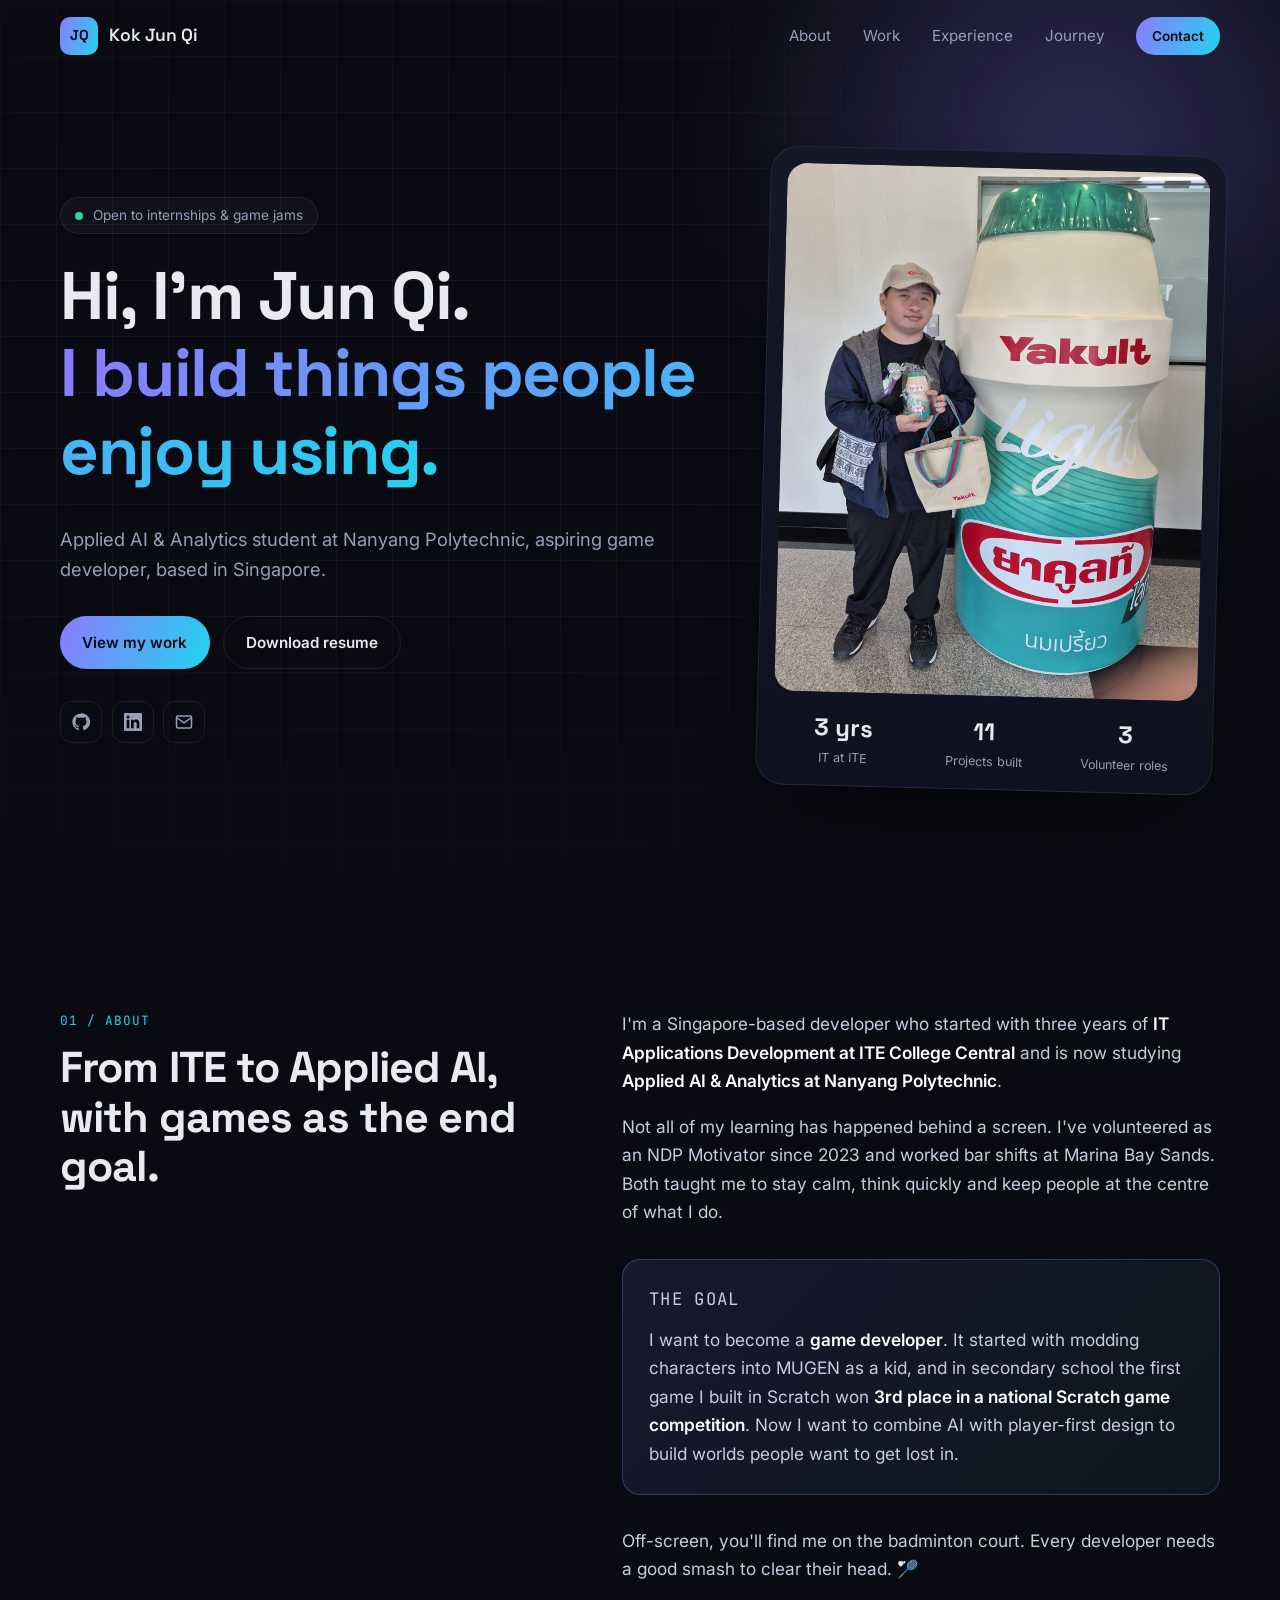
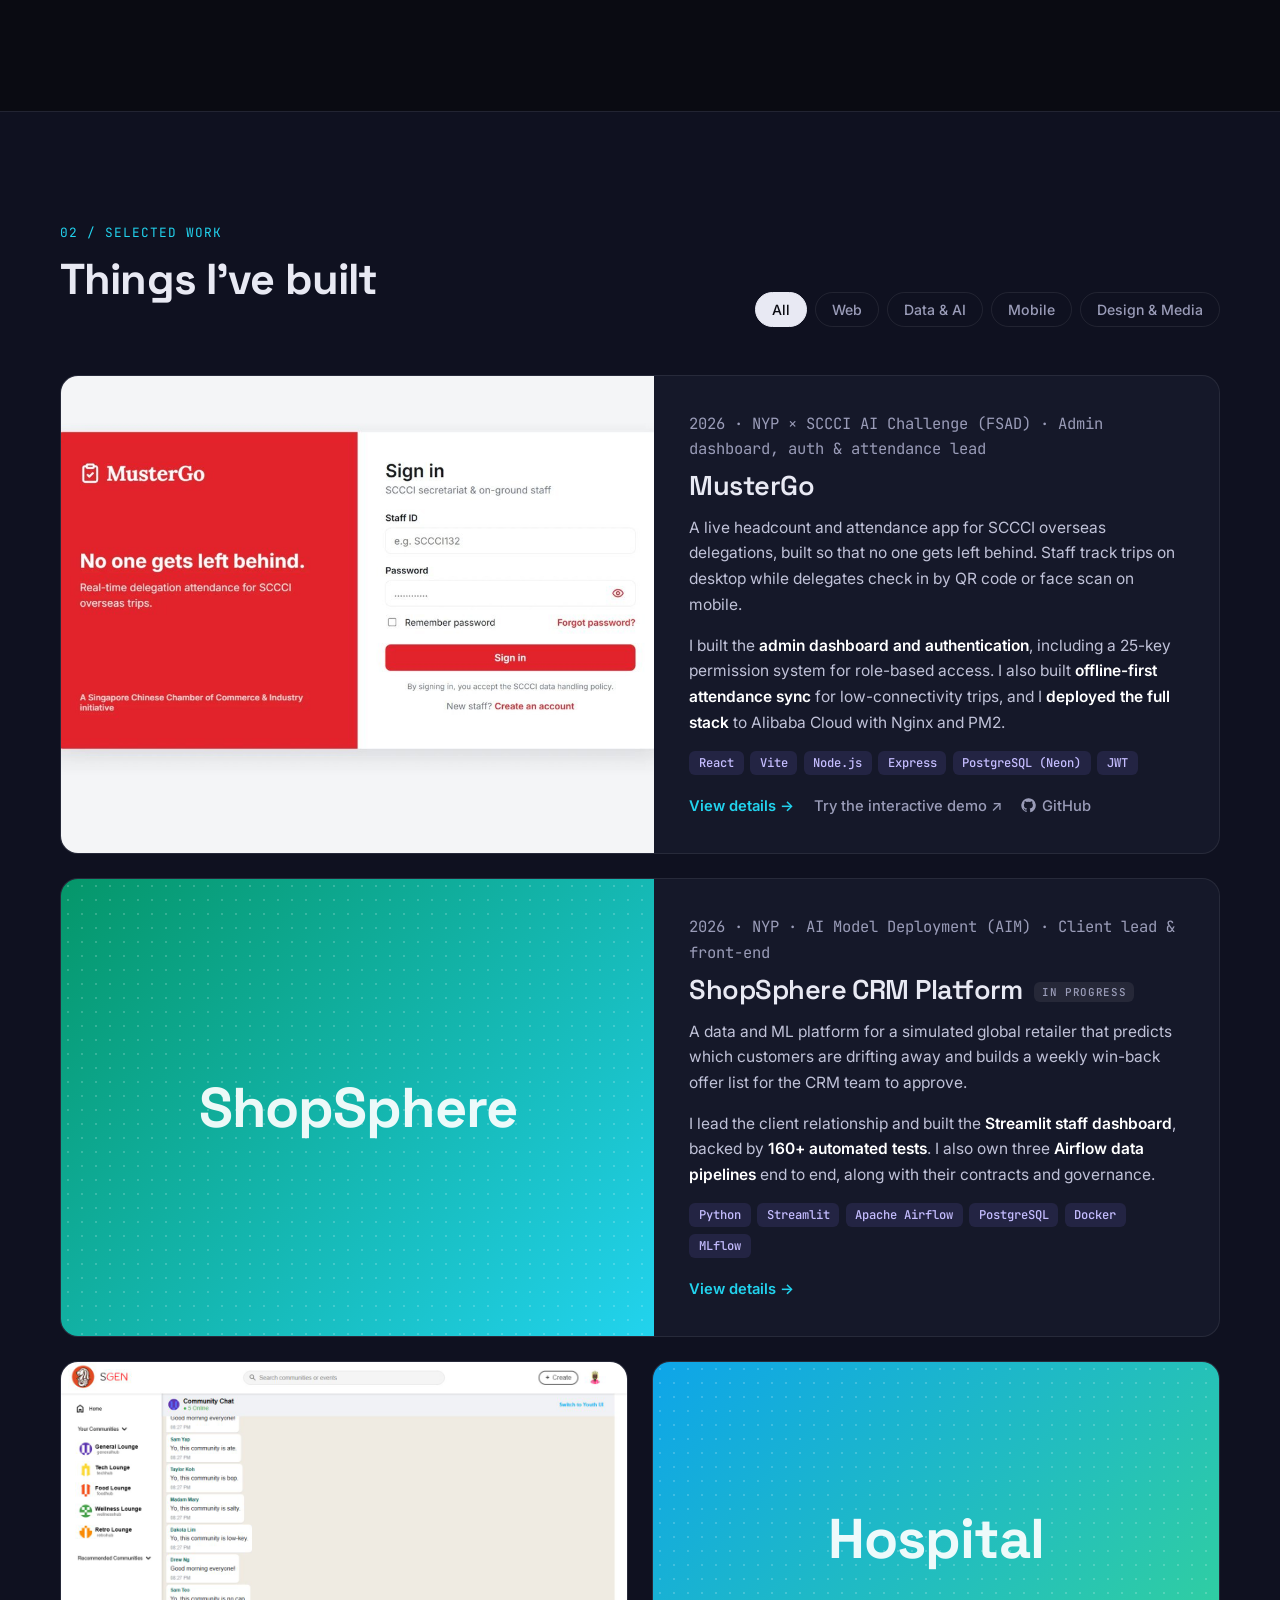
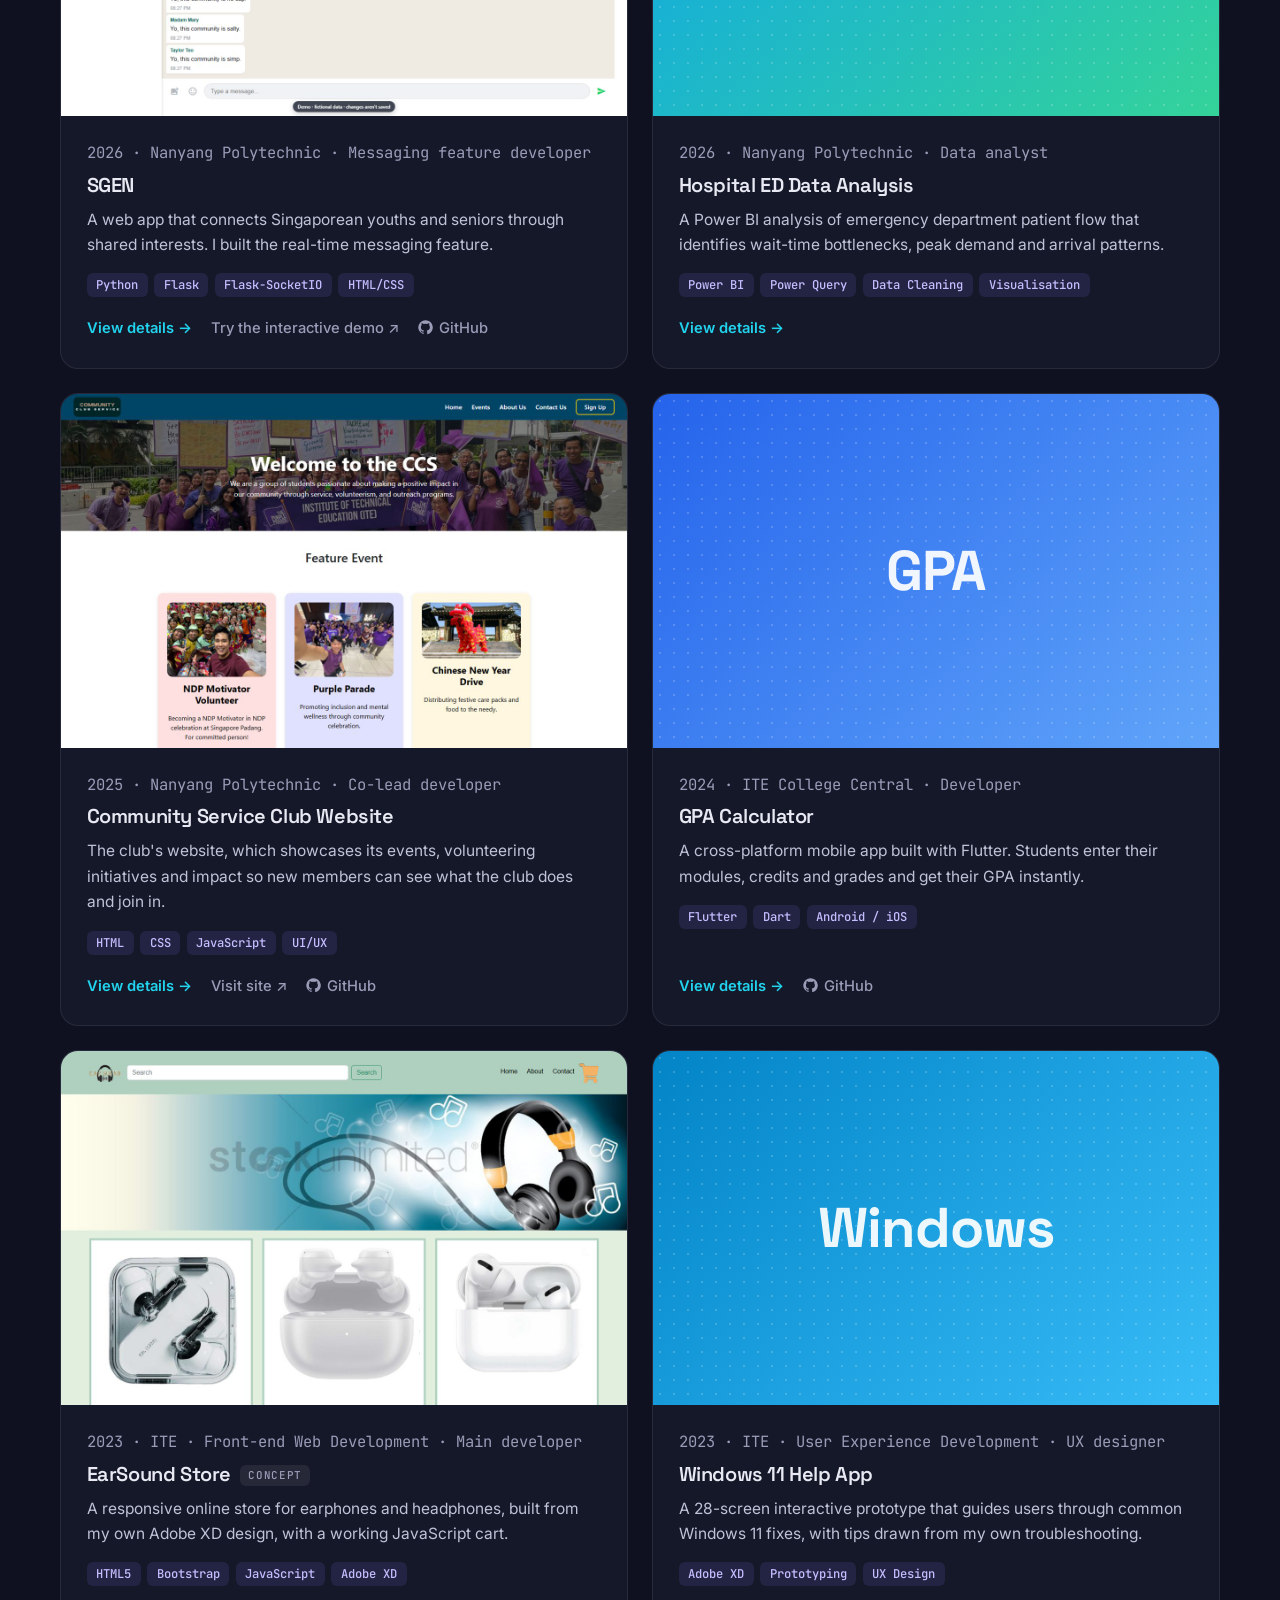
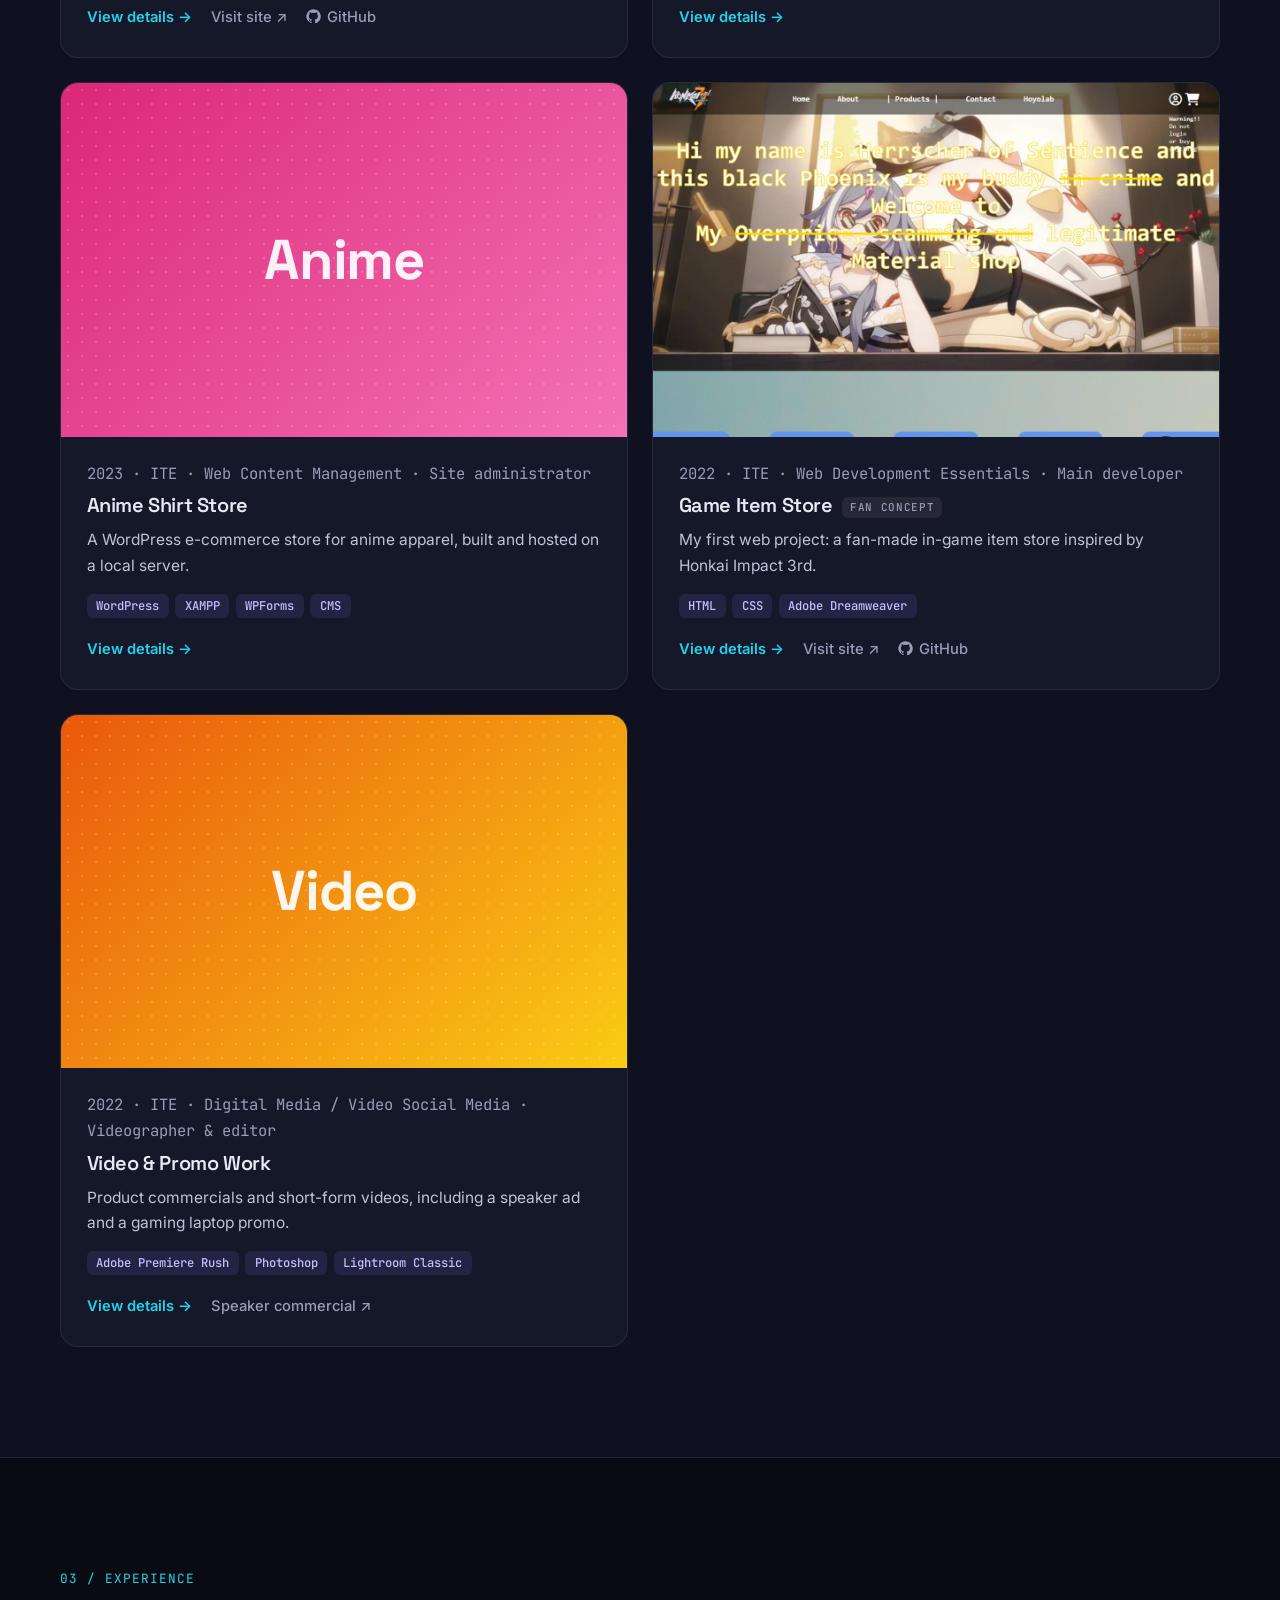
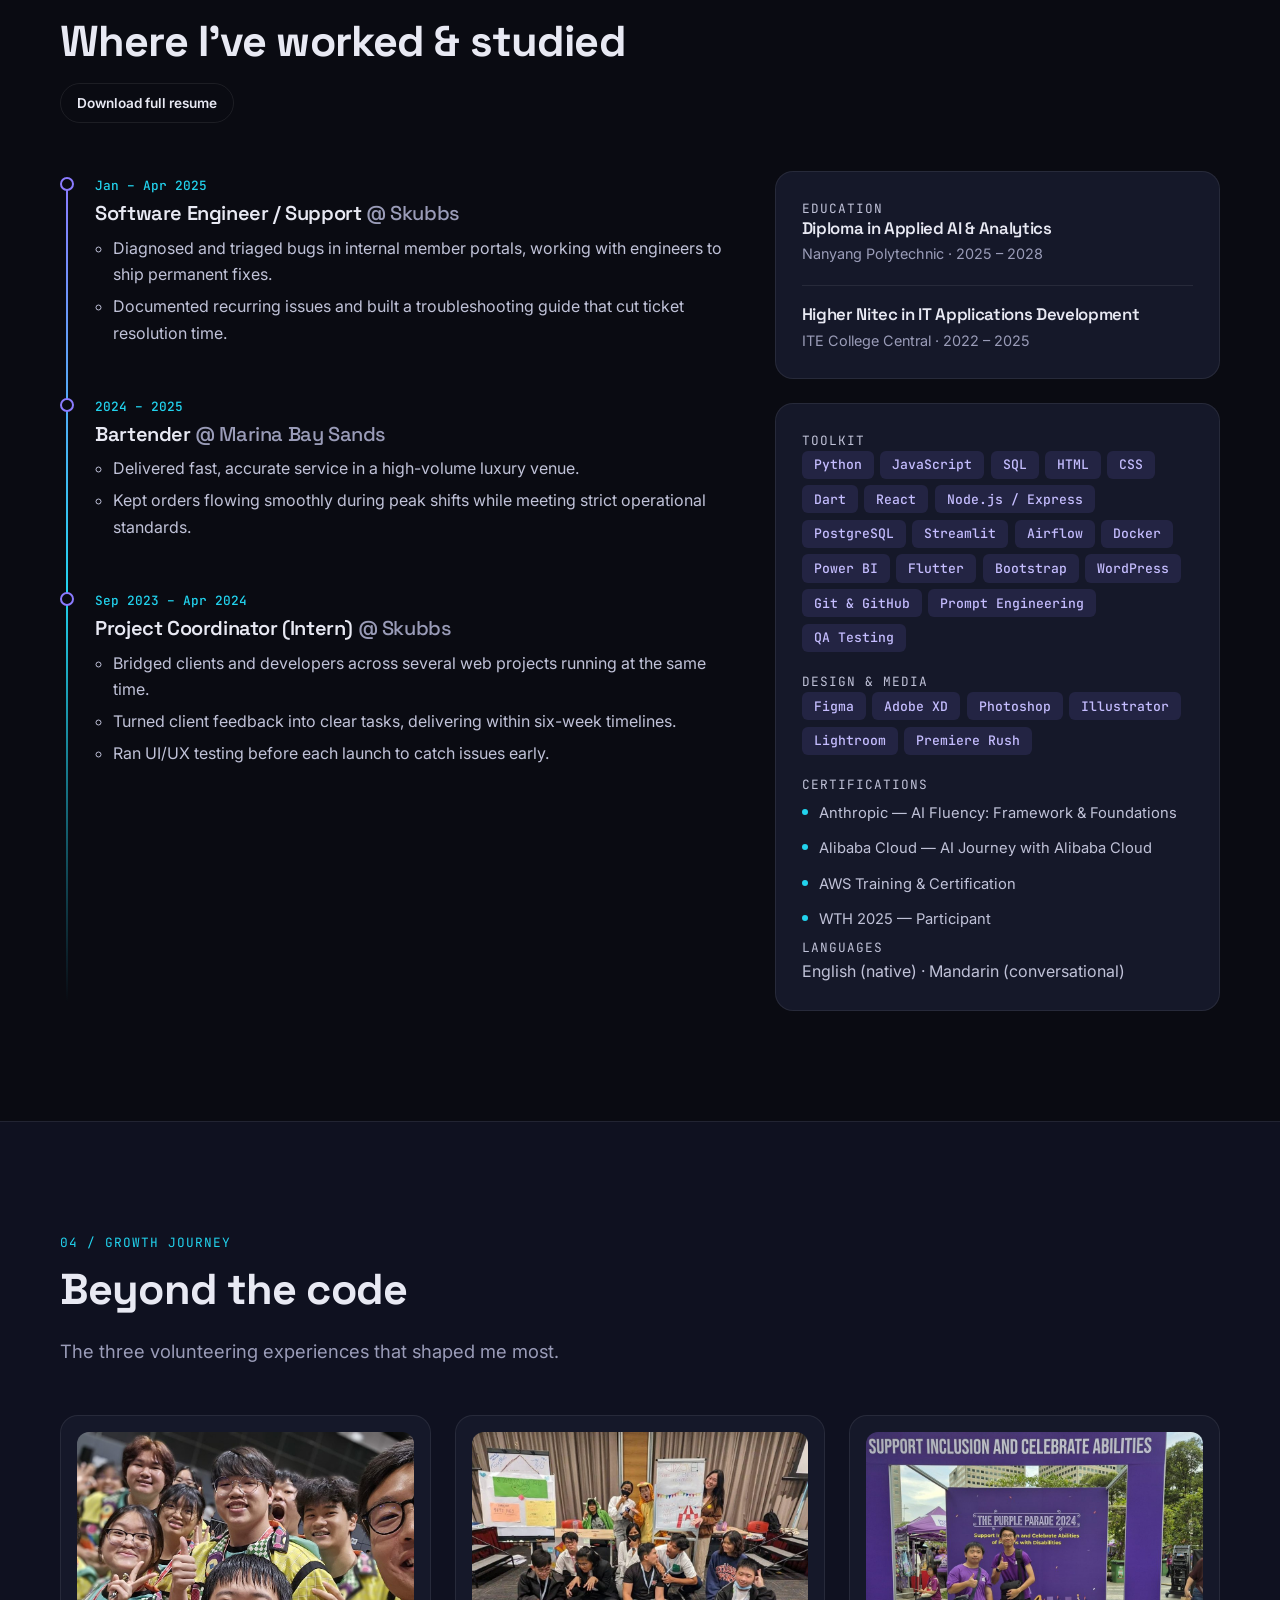
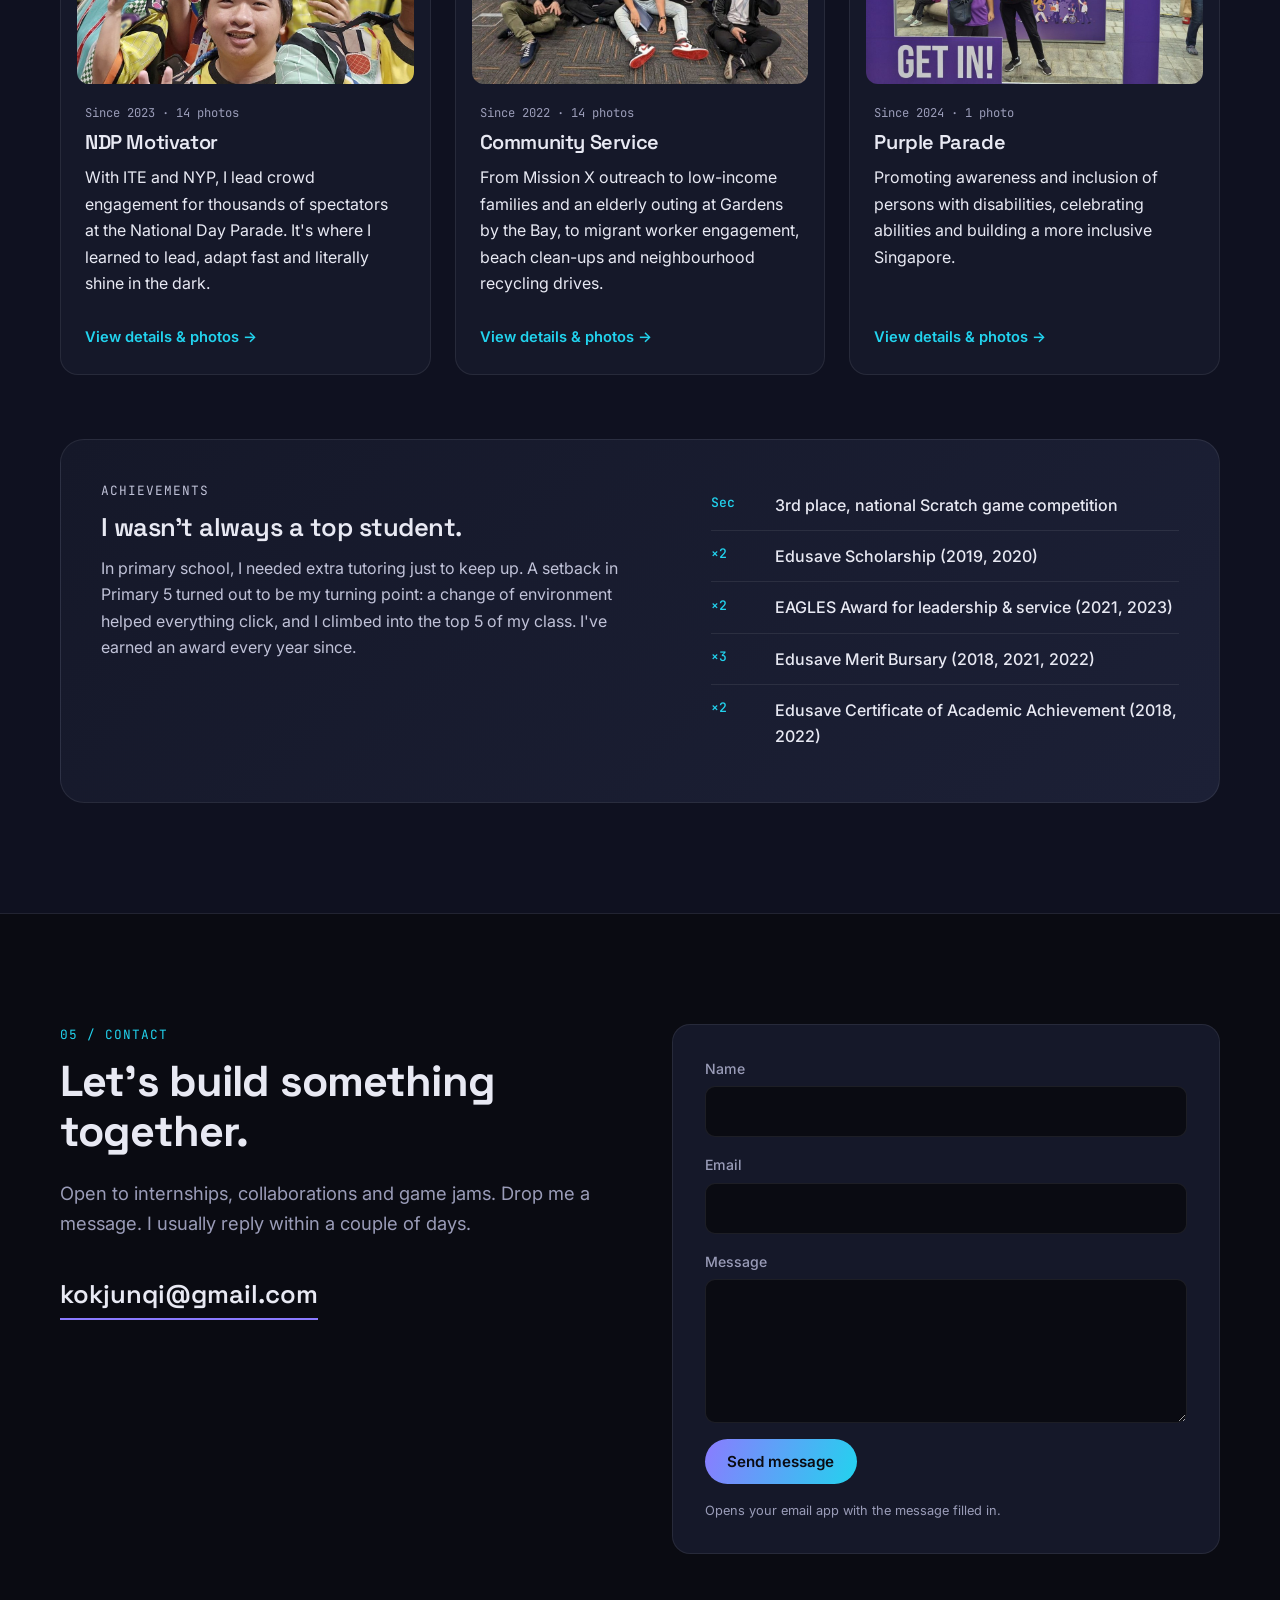
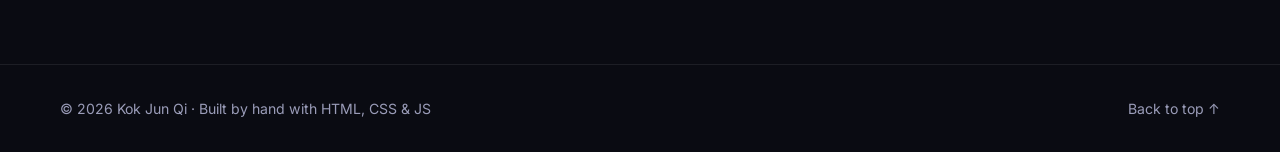
==== commit c2233597: "Add volunteering detail pages with photo galleries Co-Authored-By: Claude Opus 5.5 <noreply@anthropi" ====
--- a/index.html
+++ b/index.html
@@ -196,32 +196,7 @@
           <p class="lead">The three volunteering experiences that shaped me most.</p>
         </div>
 
-        <div class="vol">
-          <article class="vol__card reveal">
-            <div class="vol__img" data-fallback="NDP" style="--h1:#ef4444;--h2:#f97316">
-              <img src="images/volunteer/ndp.jpg" alt="NDP Motivators at the National Day Parade" loading="lazy" onerror="this.parentElement.classList.add('is-empty');this.remove()" />
-            </div>
-            <p class="project__meta">Since 2023</p>
-            <h3>NDP Motivator</h3>
-            <p>With ITE and NYP, I lead crowd engagement for thousands of spectators at the National Day Parade. It's where I learned to lead, adapt fast and literally shine in the dark.</p>
-          </article>
-          <article class="vol__card reveal">
-            <div class="vol__img" data-fallback="CS" style="--h1:#ec4899;--h2:#a78bfa">
-              <img src="images/volunteer/community.jpg" alt="Community service event" loading="lazy" onerror="this.parentElement.classList.add('is-empty');this.remove()" />
-            </div>
-            <p class="project__meta">Since 2023</p>
-            <h3>Community Service</h3>
-            <p>From Mission X outreach to low-income families and an elderly outing at Gardens by the Bay, to migrant worker engagement, beach clean-ups and neighbourhood recycling drives.</p>
-          </article>
-          <article class="vol__card reveal">
-            <div class="vol__img" data-fallback="PP" style="--h1:#7c3aed;--h2:#c084fc">
-              <img src="images/volunteer/purple-parade.jpg" alt="Volunteering at The Purple Parade" loading="lazy" onerror="this.parentElement.classList.add('is-empty');this.remove()" />
-            </div>
-            <p class="project__meta">Since 2024</p>
-            <h3>Purple Parade</h3>
-            <p>Promoting awareness and inclusion of persons with disabilities, celebrating abilities and building a more inclusive Singapore.</p>
-          </article>
-        </div>
+        <div class="vol" id="vol-cards"></div>
 
         <div class="story reveal">
           <div>
@@ -268,6 +243,7 @@
   </footer>
 
   <script src="projects.js"></script>
+  <script src="volunteer.js"></script>
   <script src="script.js"></script>
 </body>
 </html>
--- a/styles.css
+++ b/styles.css
@@ -207,6 +207,35 @@
 .contact--compact .contact__inner { align-items: center; }
 .contact__cta { display: flex; flex-wrap: wrap; gap: .8rem; justify-content: flex-end; }
 
+/* Volunteer cards (clickable) */
+.vol__card { position: relative; display: flex; flex-direction: column; transition: transform .3s, border-color .3s; }
+.vol__card:hover { transform: translateY(-4px); border-color: rgba(139, 123, 255, .45); }
+.vol__link { position: absolute; inset: 0; z-index: 2; border-radius: inherit; }
+.vol__img img { transition: transform .5s; }
+.vol__card:hover .vol__img img { transform: scale(1.04); }
+.vol__more { padding-inline: .5rem; margin-top: auto; padding-top: .8rem; }
+
+/* Photo gallery (masonry) + lightbox */
+.masonry { columns: 3 260px; column-gap: 1rem; }
+.masonry__item { break-inside: avoid; margin: 0 0 1rem; }
+.masonry__btn { display: block; width: 100%; padding: 0; border: 1px solid var(--border); border-radius: 14px; overflow: hidden; background: var(--surface-2); cursor: zoom-in; }
+.masonry__btn img { width: 100%; height: auto; transition: transform .4s; }
+.masonry__btn:hover img { transform: scale(1.03); }
+.masonry__item figcaption { font-size: .85rem; color: var(--muted); padding: .5rem .2rem 0; }
+.lightbox { position: fixed; inset: 0; z-index: 200; background: rgba(5, 6, 12, .94); display: flex; align-items: center; justify-content: center; gap: 1rem; padding: 2rem; }
+.lightbox[hidden] { display: none; }
+.lightbox figure { margin: 0; max-width: min(1200px, 100%); text-align: center; }
+.lightbox img { max-width: 100%; max-height: 80vh; border-radius: 12px; margin: 0 auto; }
+.lightbox figcaption { color: #c9cbe0; margin-top: .8rem; font-size: .95rem; }
+.lightbox__close { position: absolute; top: 1rem; right: 1.2rem; font-size: 2.2rem; line-height: 1; background: none; border: 0; color: #fff; cursor: pointer; }
+.lightbox__nav { flex: none; width: 48px; height: 48px; border-radius: 50%; border: 1px solid var(--border); background: rgba(255, 255, 255, .06); color: #fff; font-size: 1.8rem; cursor: pointer; }
+.lightbox__nav:hover { background: rgba(255, 255, 255, .14); }
+@media (max-width: 720px) {
+  .lightbox { padding: 1rem .5rem; }
+  .lightbox__nav { position: absolute; bottom: 1.2rem; }
+  .lightbox__prev { left: 30%; } .lightbox__next { right: 30%; }
+}
+
 /* Experience */
 .exp .section__head { display: flex; flex-wrap: wrap; align-items: flex-end; justify-content: space-between; gap: 1rem; max-width: none; }
 .exp .section__head h2 { margin: 0; flex-basis: 100%; }
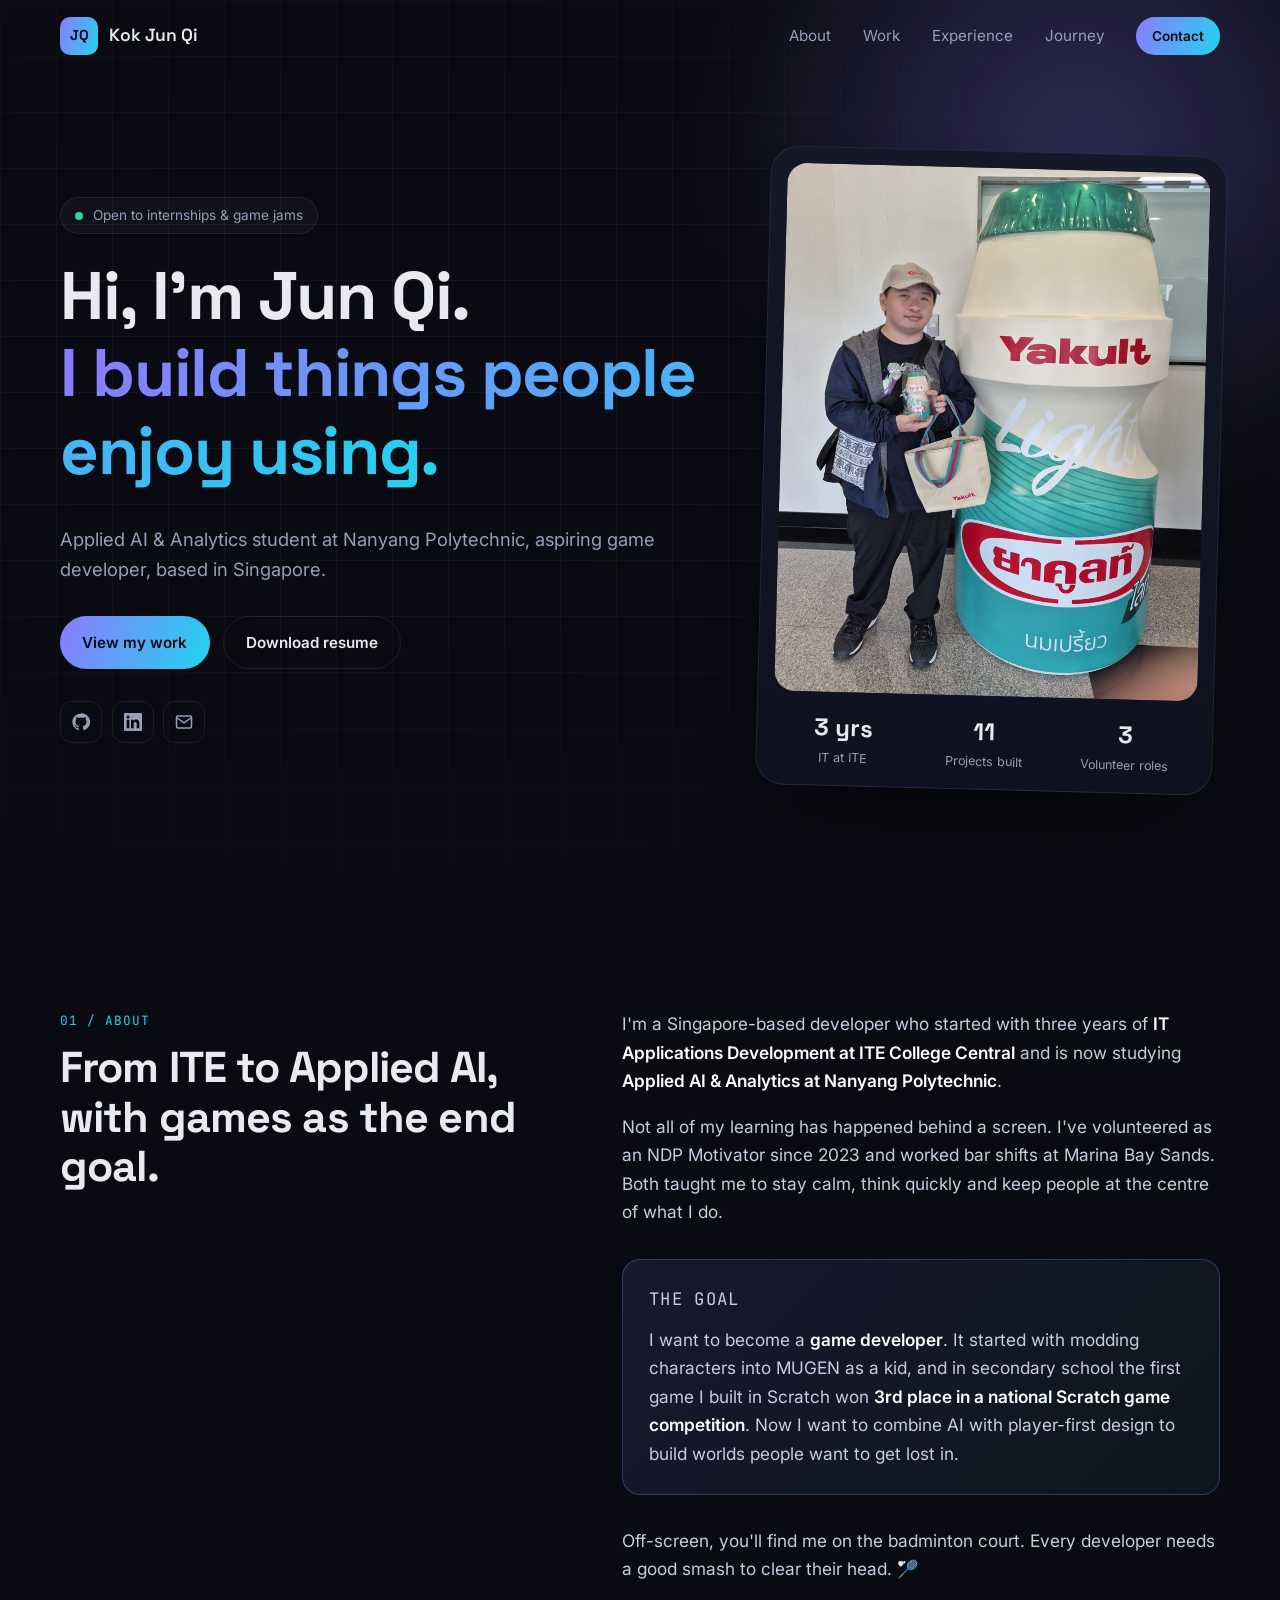
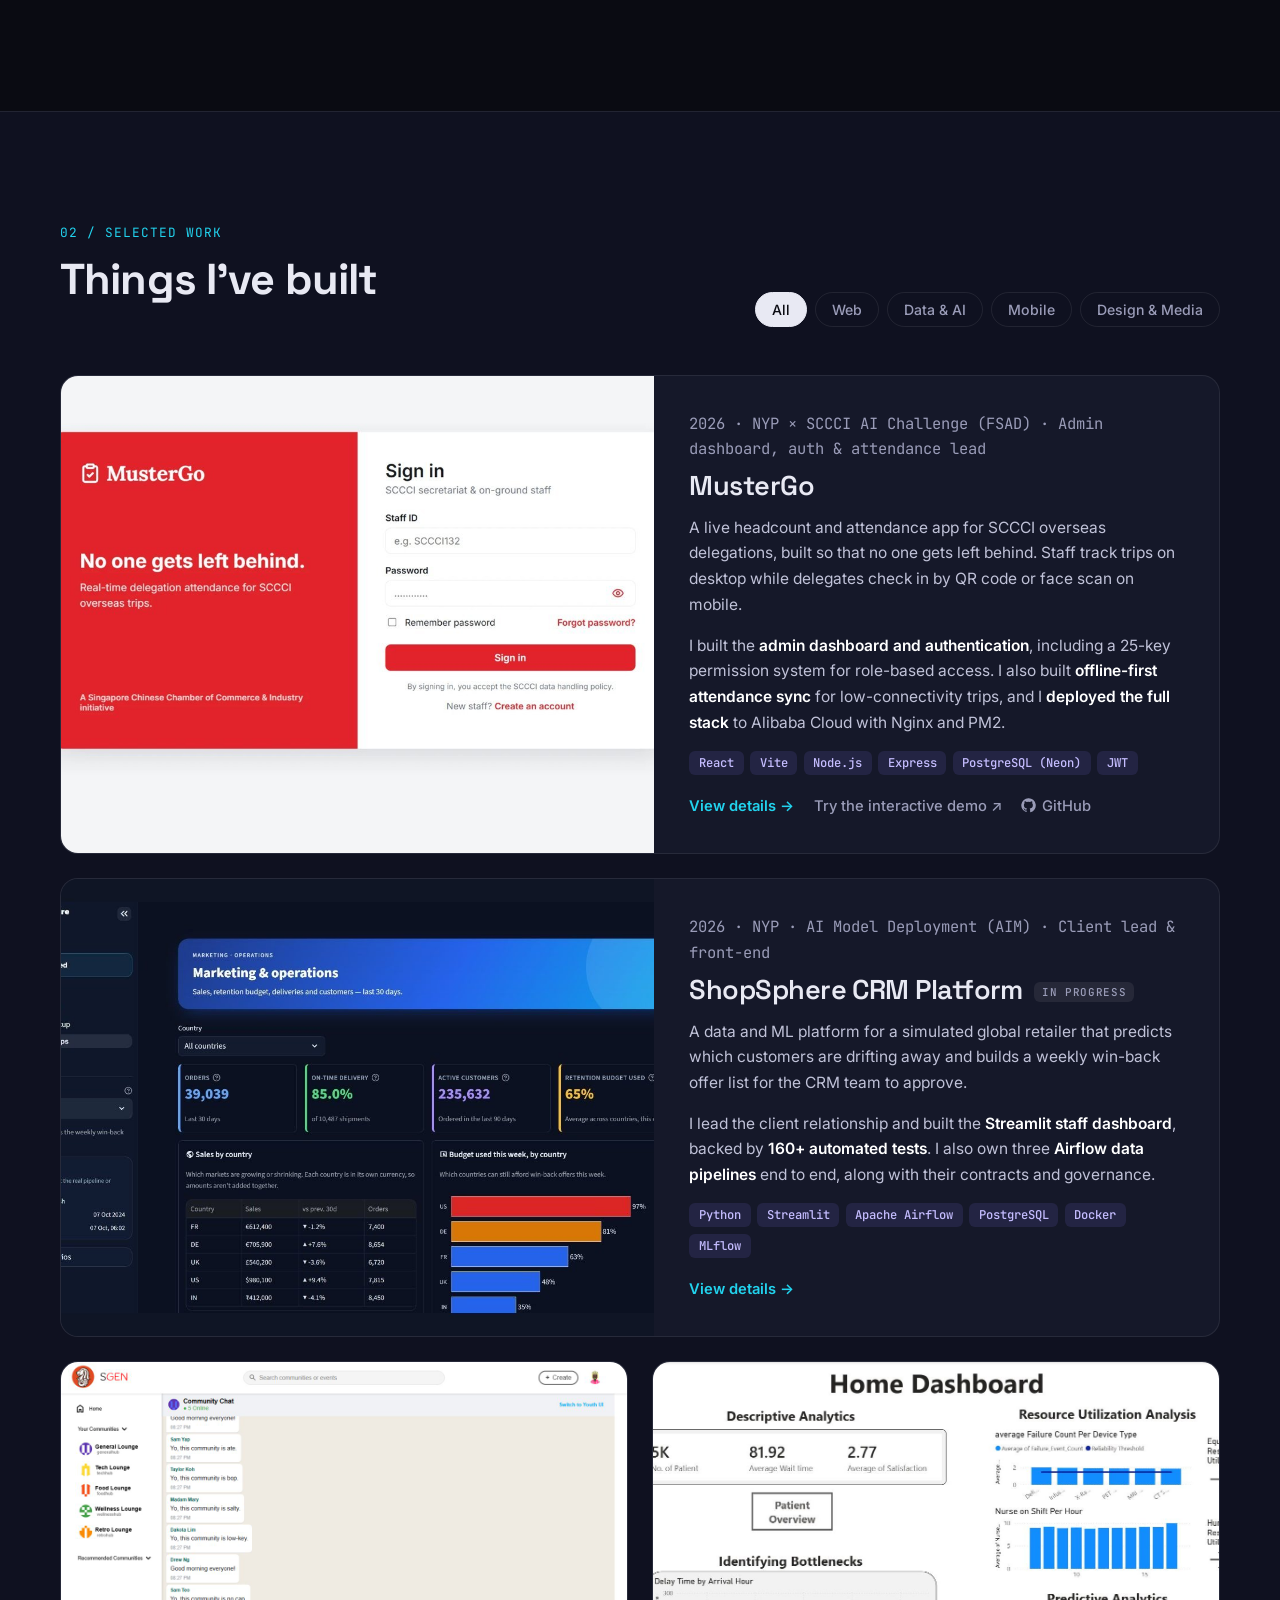
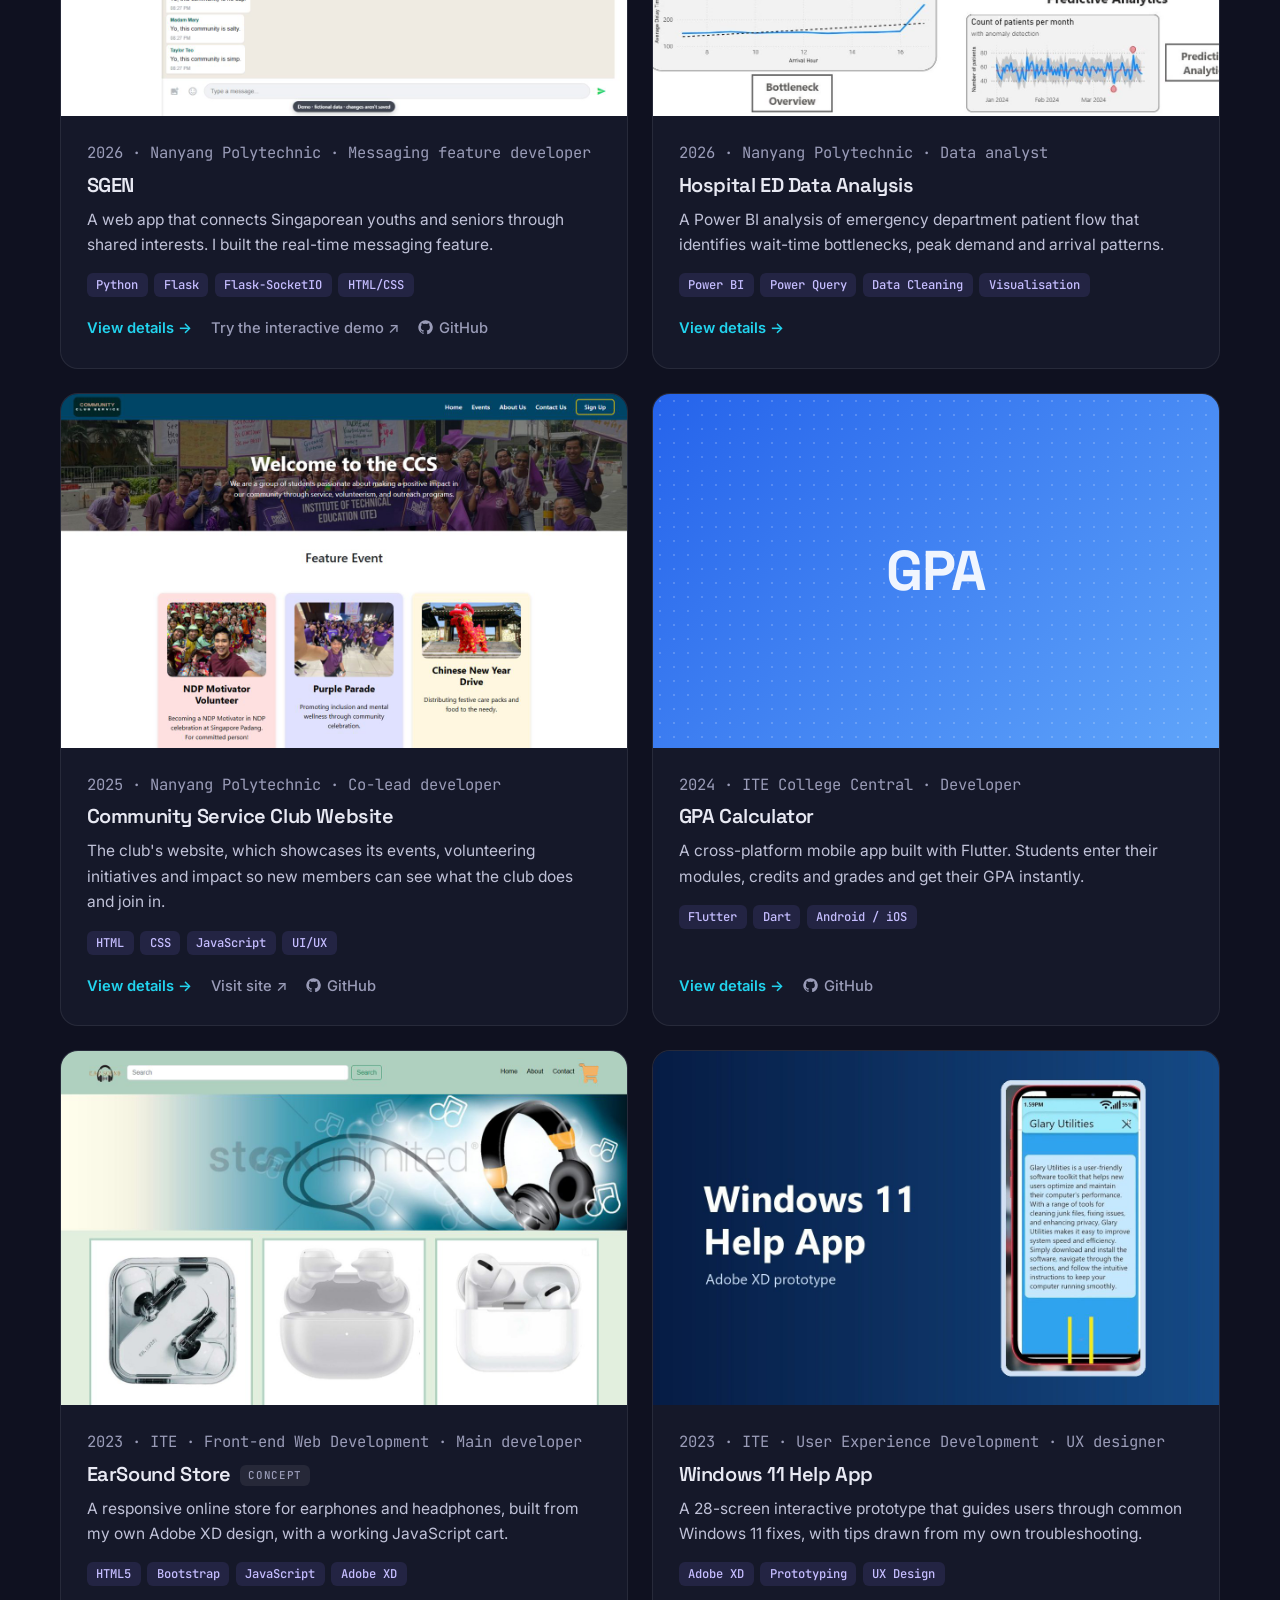
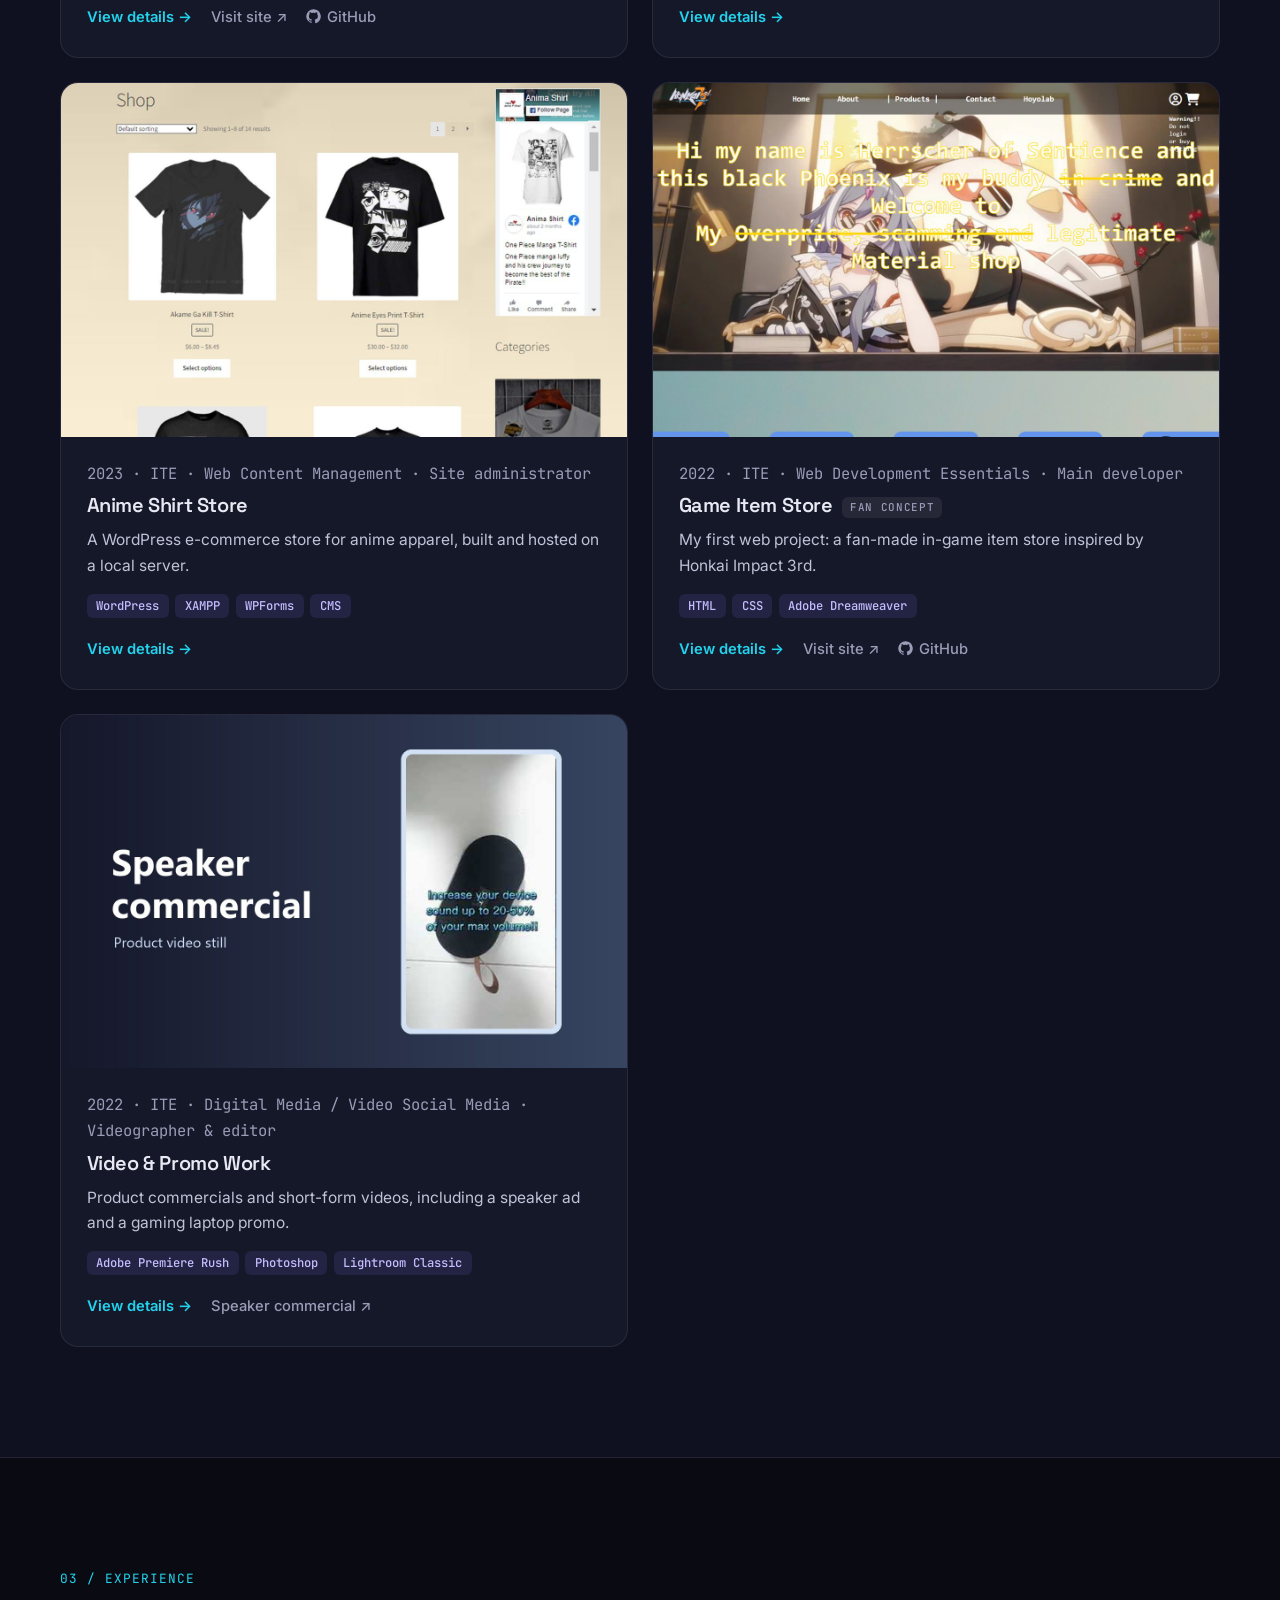
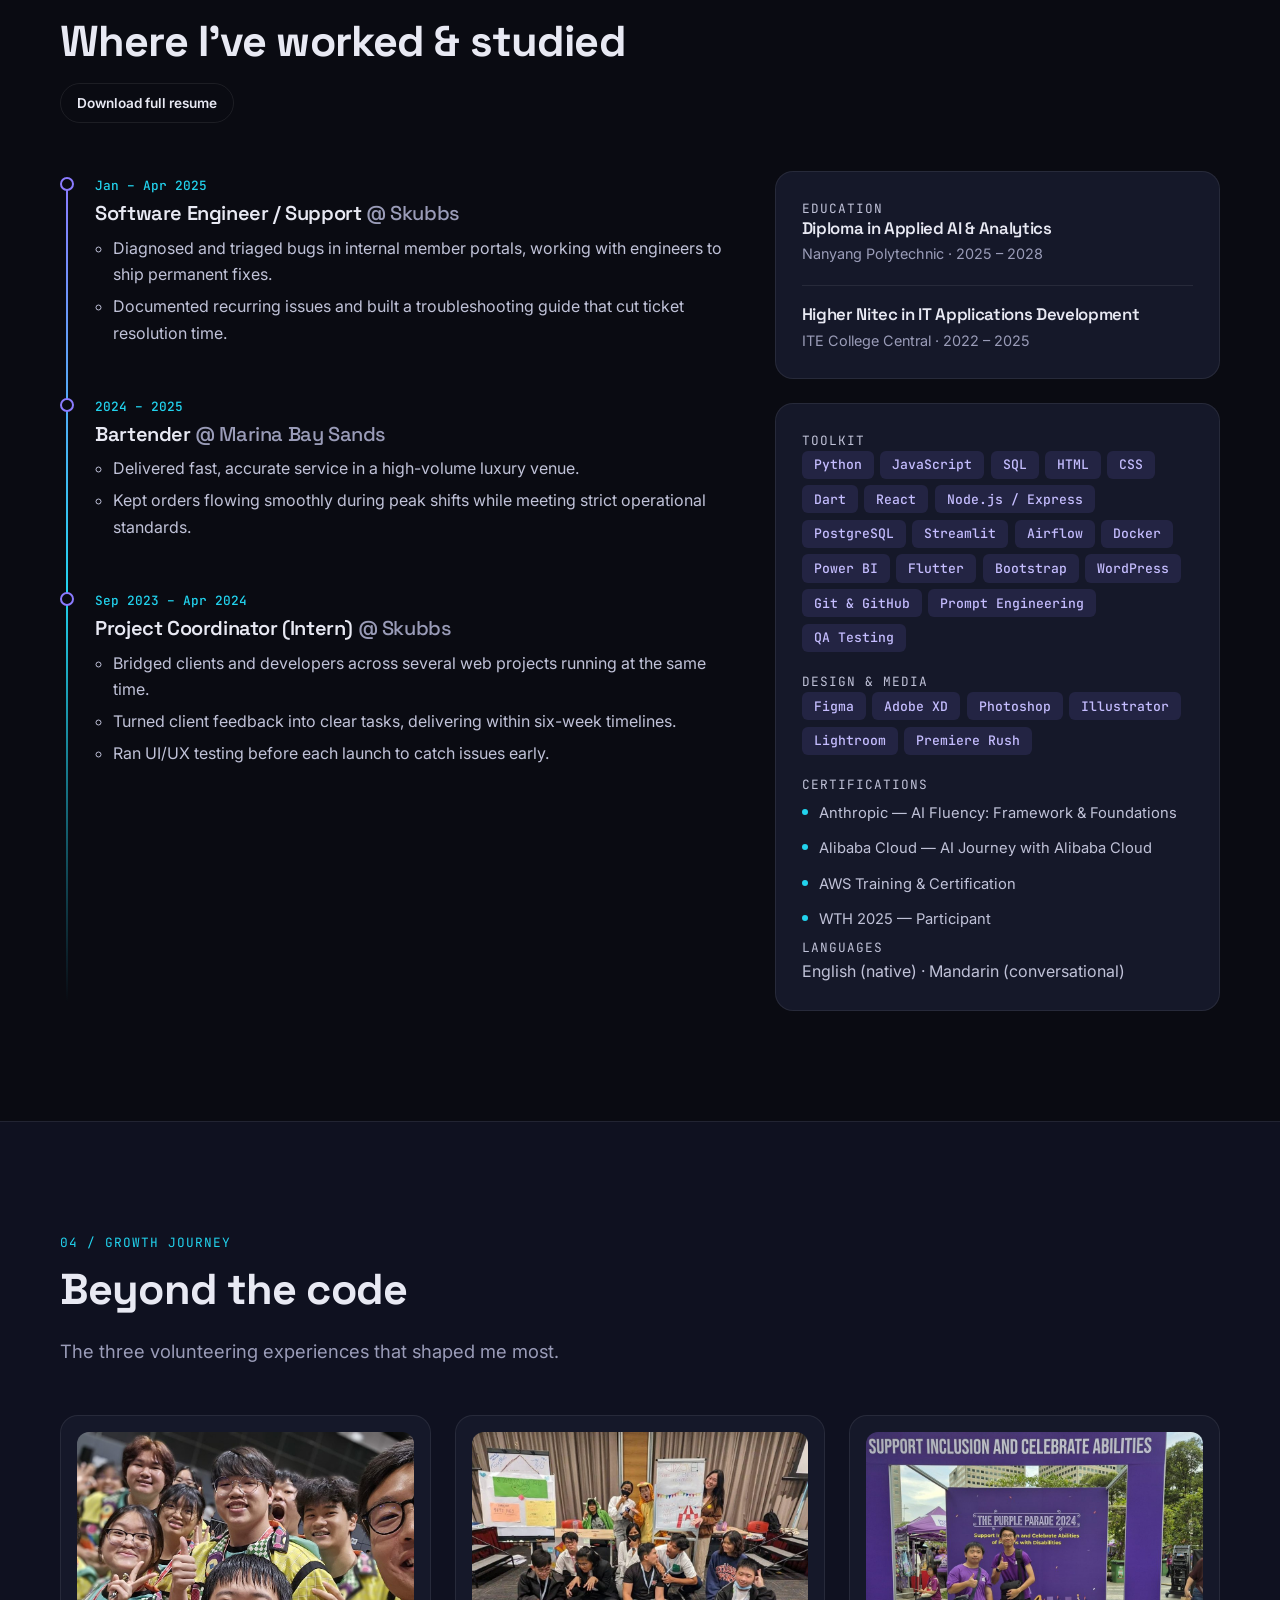
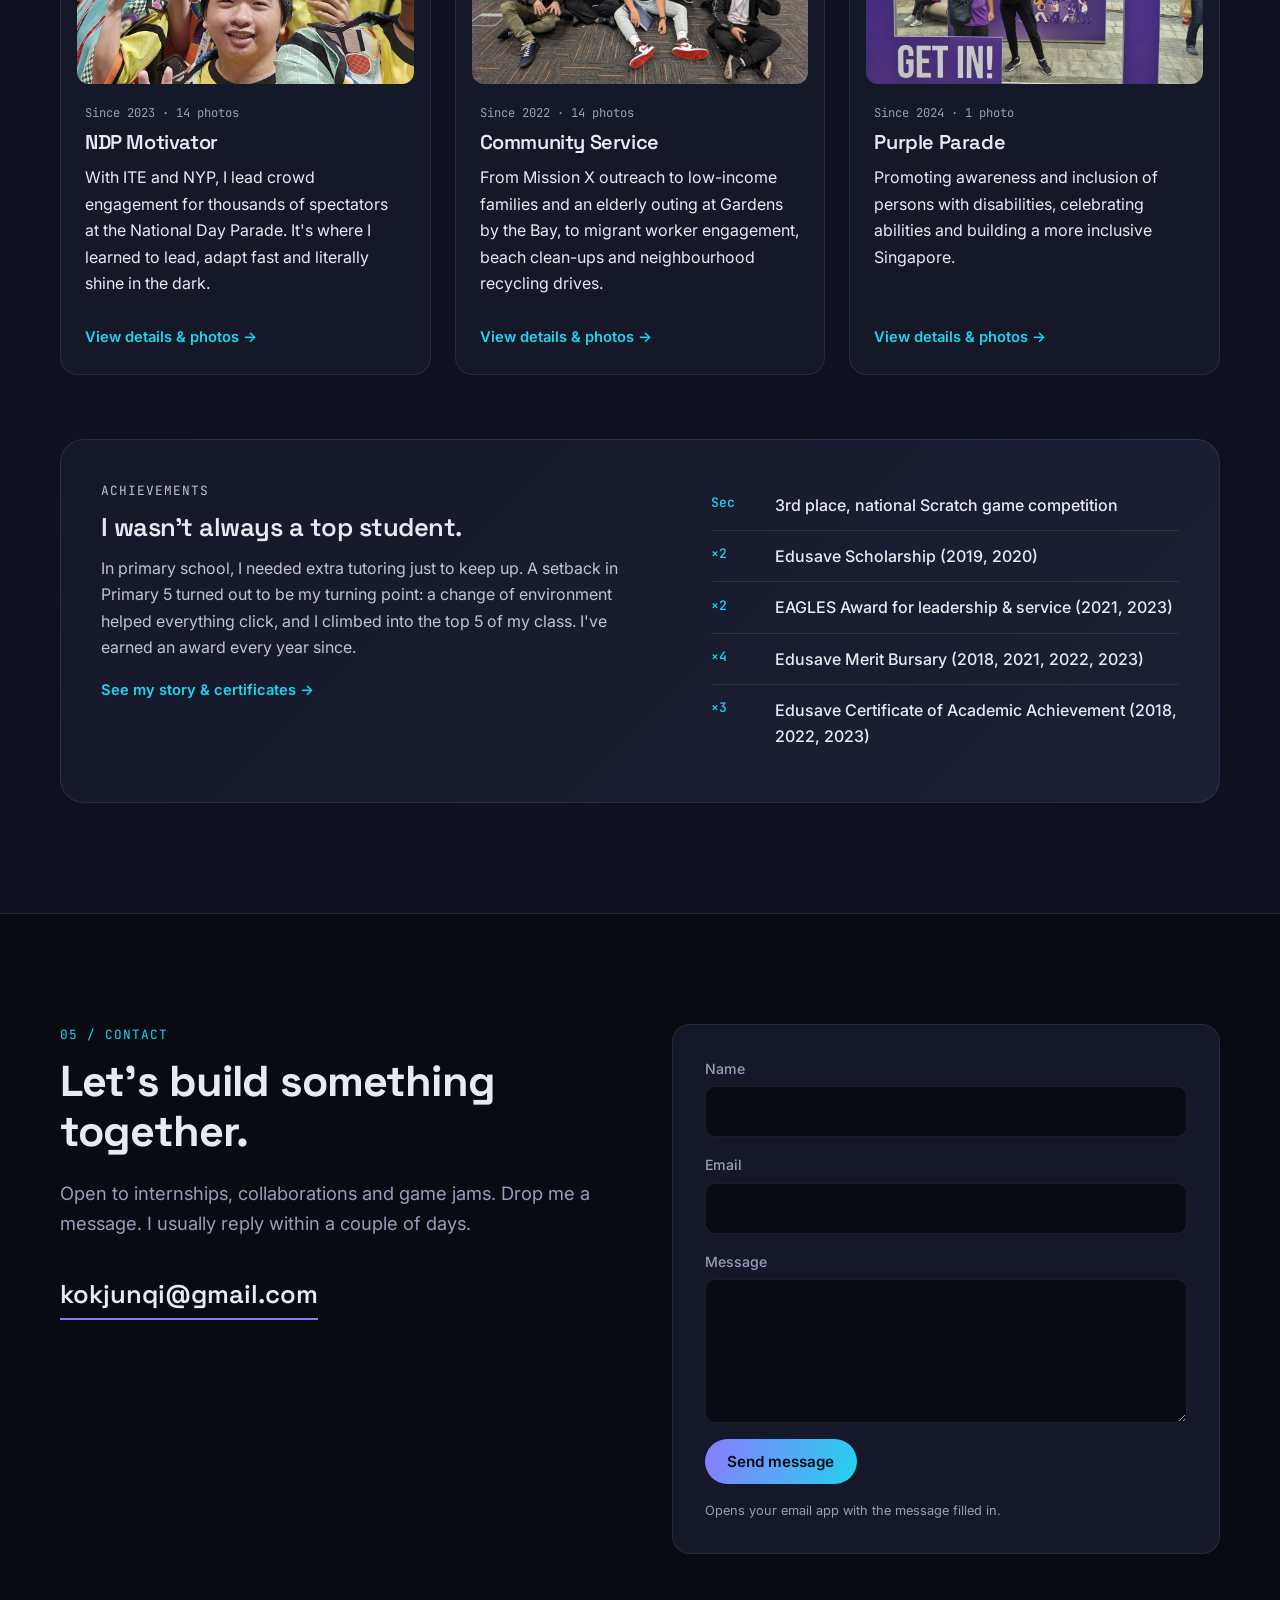
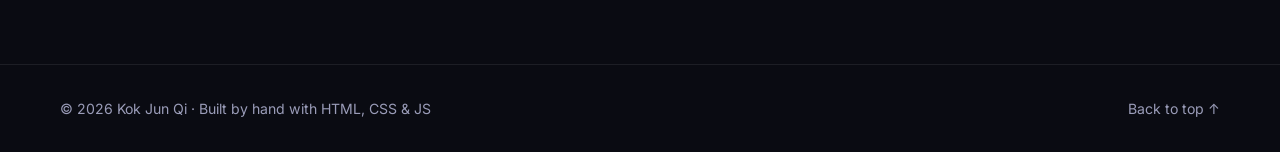
==== commit d48b78e2: "Project galleries, Achievements page, favicon, share image, sitemap" ====
--- a/index.html
+++ b/index.html
@@ -1,249 +1,258 @@
-<!DOCTYPE html>
-<html lang="en">
-<head>
-  <meta charset="UTF-8" />
-  <meta name="viewport" content="width=device-width, initial-scale=1.0" />
-  <title>Kok Jun Qi — Applied AI Student & Aspiring Game Developer</title>
-  <meta name="description" content="Portfolio of Kok Jun Qi, Applied AI & Analytics student at Nanyang Polytechnic and aspiring game developer based in Singapore." />
-  <meta property="og:title" content="Kok Jun Qi — Portfolio" />
-  <meta property="og:description" content="Applied AI student at NYP. Aspiring game developer. Building things people enjoy using." />
-  <link rel="preconnect" href="https://fonts.googleapis.com" />
-  <link rel="preconnect" href="https://fonts.gstatic.com" crossorigin />
-  <link href="https://fonts.googleapis.com/css2?family=Space+Grotesk:wght@500;600;700&family=Inter:wght@400;500;600&family=JetBrains+Mono:wght@400;500&display=swap" rel="stylesheet" />
-  <link rel="stylesheet" href="styles.css" />
-</head>
-<body>
-  <a class="skip" href="#main">Skip to content</a>
-
-  <header class="nav" id="nav">
-    <div class="container nav__inner">
-      <a href="#top" class="nav__brand" aria-label="Kok Jun Qi, home">
-        <span class="nav__logo">JQ</span>
-        <span>Kok Jun Qi</span>
-      </a>
-      <button class="nav__toggle" aria-label="Open menu" aria-expanded="false" aria-controls="nav-links">
-        <span></span><span></span>
-      </button>
-      <nav id="nav-links" class="nav__links">
-        <a href="#about">About</a>
-        <a href="#work">Work</a>
-        <a href="#experience">Experience</a>
-        <a href="#journey">Journey</a>
-        <a href="#contact" class="btn btn--small">Contact</a>
-      </nav>
-    </div>
-  </header>
-
-  <main id="main">
-    <!-- HERO -->
-    <section class="hero" id="top">
-      <div class="hero__glow" aria-hidden="true"></div>
-      <div class="hero__grid" aria-hidden="true"></div>
-      <div class="container hero__inner">
-        <div class="hero__text reveal">
-          <p class="eyebrow"><span class="dot"></span> Open to internships &amp; game jams</p>
-          <h1>Hi, I'm Jun Qi.<br /><span class="grad">I build things people enjoy using.</span></h1>
-          <p class="lead">Applied AI &amp; Analytics student at Nanyang Polytechnic, aspiring game developer, based in Singapore.</p>
-          <div class="hero__cta">
-            <a href="#work" class="btn">View my work</a>
-            <a href="assets/Kok_Jun_Qi_Resume.pdf" class="btn btn--ghost" download>Download resume</a>
-          </div>
-          <ul class="socials">
-            <li><a href="https://github.com/Hub234JQ" target="_blank" rel="noopener" aria-label="GitHub">
-              <svg viewBox="0 0 24 24" aria-hidden="true"><path d="M12 .5a11.5 11.5 0 0 0-3.64 22.41c.58.1.79-.25.79-.56v-2c-3.2.7-3.88-1.37-3.88-1.37-.53-1.33-1.28-1.69-1.28-1.69-1.05-.71.08-.7.08-.7 1.16.08 1.77 1.19 1.77 1.19 1.03 1.77 2.7 1.26 3.36.96.1-.75.4-1.26.73-1.55-2.55-.29-5.24-1.28-5.24-5.68 0-1.26.45-2.28 1.19-3.09-.12-.29-.52-1.46.11-3.05 0 0 .97-.31 3.17 1.18a11 11 0 0 1 5.77 0c2.2-1.49 3.17-1.18 3.17-1.18.63 1.59.23 2.76.11 3.05.74.81 1.19 1.83 1.19 3.09 0 4.41-2.69 5.39-5.26 5.67.41.36.78 1.06.78 2.14v3.17c0 .31.21.67.8.56A11.5 11.5 0 0 0 12 .5Z"/></svg>
-            </a></li>
-            <li><a href="https://www.linkedin.com/in/jun-qi-kok-928b70263/" target="_blank" rel="noopener" aria-label="LinkedIn">
-              <svg viewBox="0 0 24 24" aria-hidden="true"><path d="M20.45 20.45h-3.56v-5.57c0-1.33-.02-3.04-1.85-3.04-1.86 0-2.14 1.45-2.14 2.94v5.67H9.35V9h3.41v1.56h.05c.48-.9 1.64-1.85 3.37-1.85 3.6 0 4.27 2.37 4.27 5.46v6.28ZM5.34 7.43a2.06 2.06 0 1 1 0-4.13 2.06 2.06 0 0 1 0 4.13ZM7.12 20.45H3.56V9h3.56v11.45ZM22.22 0H1.77C.79 0 0 .77 0 1.73v20.54C0 23.23.79 24 1.77 24h20.45c.98 0 1.78-.77 1.78-1.73V1.73C24 .77 23.2 0 22.22 0Z"/></svg>
-            </a></li>
-            <li><a href="mailto:kokjunqi@gmail.com" aria-label="Email">
-              <svg viewBox="0 0 24 24" aria-hidden="true" fill="none" stroke="currentColor" stroke-width="2"><rect x="2" y="4" width="20" height="16" rx="2"/><path d="m22 6-10 7L2 6"/></svg>
-            </a></li>
-          </ul>
-        </div>
-        <div class="hero__card reveal">
-          <div class="photo" data-fallback="JQ">
-            <img src="images/profile.jpg" alt="Portrait of Kok Jun Qi" onerror="this.parentElement.classList.add('is-empty');this.remove()" />
-          </div>
-          <dl class="stats">
-            <div><dt>3 yrs</dt><dd>IT at ITE</dd></div>
-            <div><dt>11</dt><dd>Projects built</dd></div>
-            <div><dt>3</dt><dd>Volunteer roles</dd></div>
-          </dl>
-        </div>
-      </div>
-    </section>
-
-    <!-- ABOUT -->
-    <section class="section" id="about">
-      <div class="container about">
-        <div class="section__head reveal">
-          <p class="kicker">01 / About</p>
-          <h2>From ITE to Applied AI, with games as the end goal.</h2>
-        </div>
-        <div class="about__body reveal">
-          <p>I'm a Singapore-based developer who started with three years of <strong>IT Applications Development at ITE College Central</strong> and is now studying <strong>Applied AI &amp; Analytics at Nanyang Polytechnic</strong>.</p>
-          <p>Not all of my learning has happened behind a screen. I've volunteered as an NDP Motivator since 2023 and worked bar shifts at Marina Bay Sands. Both taught me to stay calm, think quickly and keep people at the centre of what I do.</p>
-          <div class="callout">
-            <p class="kicker">The goal</p>
-            <p>I want to become a <strong>game developer</strong>. It started with modding characters into MUGEN as a kid, and in secondary school the first game I built in Scratch won <strong>3rd place in a national Scratch game competition</strong>. Now I want to combine AI with player-first design to build worlds people want to get lost in.</p>
-          </div>
-          <p class="muted">Off-screen, you'll find me on the badminton court. Every developer needs a good smash to clear their head. 🏸</p>
-        </div>
-      </div>
-    </section>
-
-    <!-- WORK -->
-    <section class="section section--alt" id="work">
-      <div class="container">
-        <div class="section__head section__head--row reveal">
-          <div>
-            <p class="kicker">02 / Selected work</p>
-            <h2>Things I've built</h2>
-          </div>
-          <div class="filters" role="group" aria-label="Filter projects">
-            <button class="chip is-active" data-filter="all">All</button>
-            <button class="chip" data-filter="web">Web</button>
-            <button class="chip" data-filter="data">Data &amp; AI</button>
-            <button class="chip" data-filter="mobile">Mobile</button>
-            <button class="chip" data-filter="design">Design &amp; Media</button>
-          </div>
-        </div>
-
-        <div class="projects" id="projects"></div>
-      </div>
-    </section>
-
-    <!-- EXPERIENCE -->
-    <section class="section" id="experience">
-      <div class="container exp">
-        <div class="section__head reveal">
-          <p class="kicker">03 / Experience</p>
-          <h2>Where I've worked &amp; studied</h2>
-          <a href="assets/Kok_Jun_Qi_Resume.pdf" class="btn btn--ghost btn--small" download>Download full resume</a>
-        </div>
-
-        <div class="exp__cols">
-          <ol class="timeline reveal">
-            <li>
-              <span class="timeline__date">Jan – Apr 2025</span>
-              <h3>Software Engineer / Support <span class="at">@ Skubbs</span></h3>
-              <ul>
-                <li>Diagnosed and triaged bugs in internal member portals, working with engineers to ship permanent fixes.</li>
-                <li>Documented recurring issues and built a troubleshooting guide that cut ticket resolution time.</li>
-              </ul>
-            </li>
-            <li>
-              <span class="timeline__date">2024 – 2025</span>
-              <h3>Bartender <span class="at">@ Marina Bay Sands</span></h3>
-              <ul>
-                <li>Delivered fast, accurate service in a high-volume luxury venue.</li>
-                <li>Kept orders flowing smoothly during peak shifts while meeting strict operational standards.</li>
-              </ul>
-            </li>
-            <li>
-              <span class="timeline__date">Sep 2023 – Apr 2024</span>
-              <h3>Project Coordinator (Intern) <span class="at">@ Skubbs</span></h3>
-              <ul>
-                <li>Bridged clients and developers across several web projects running at the same time.</li>
-                <li>Turned client feedback into clear tasks, delivering within six-week timelines.</li>
-                <li>Ran UI/UX testing before each launch to catch issues early.</li>
-              </ul>
-            </li>
-          </ol>
-
-          <div class="side reveal">
-            <div class="card">
-              <p class="kicker">Education</p>
-              <div class="edu">
-                <h3>Diploma in Applied AI &amp; Analytics</h3>
-                <p>Nanyang Polytechnic · 2025 – 2028</p>
-              </div>
-              <div class="edu">
-                <h3>Higher Nitec in IT Applications Development</h3>
-                <p>ITE College Central · 2022 – 2025</p>
-              </div>
-            </div>
-            <div class="card">
-              <p class="kicker">Toolkit</p>
-              <ul class="tags tags--lg">
-                <li>Python</li><li>JavaScript</li><li>SQL</li><li>HTML</li><li>CSS</li><li>Dart</li><li>React</li><li>Node.js / Express</li><li>PostgreSQL</li><li>Streamlit</li><li>Airflow</li><li>Docker</li><li>Power BI</li><li>Flutter</li><li>Bootstrap</li><li>WordPress</li><li>Git &amp; GitHub</li><li>Prompt Engineering</li><li>QA Testing</li>
-              </ul>
-              <p class="kicker kicker--spaced">Design &amp; media</p>
-              <ul class="tags tags--lg">
-                <li>Figma</li><li>Adobe XD</li><li>Photoshop</li><li>Illustrator</li><li>Lightroom</li><li>Premiere Rush</li>
-              </ul>
-              <p class="kicker kicker--spaced">Certifications</p>
-              <ul class="certs">
-                <li>Anthropic — AI Fluency: Framework &amp; Foundations</li>
-                <li>Alibaba Cloud — AI Journey with Alibaba Cloud</li>
-                <li>AWS Training &amp; Certification</li>
-                <li>WTH 2025 — Participant</li>
-              </ul>
-              <p class="kicker kicker--spaced">Languages</p>
-              <p>English (native) · Mandarin (conversational)</p>
-            </div>
-          </div>
-        </div>
-      </div>
-    </section>
-
-    <!-- JOURNEY -->
-    <section class="section section--alt" id="journey">
-      <div class="container">
-        <div class="section__head reveal">
-          <p class="kicker">04 / Growth journey</p>
-          <h2>Beyond the code</h2>
-          <p class="lead">The three volunteering experiences that shaped me most.</p>
-        </div>
-
-        <div class="vol" id="vol-cards"></div>
-
-        <div class="story reveal">
-          <div>
-            <p class="kicker">Achievements</p>
-            <h3>I wasn't always a top student.</h3>
-            <p>In primary school, I needed extra tutoring just to keep up. A setback in Primary 5 turned out to be my turning point: a change of environment helped everything click, and I climbed into the top 5 of my class. I've earned an award every year since.</p>
-          </div>
-          <ul class="awards">
-            <li><span>Sec</span> 3rd place, national Scratch game competition</li>
-            <li><span>×2</span> Edusave Scholarship (2019, 2020)</li>
-            <li><span>×2</span> EAGLES Award for leadership &amp; service (2021, 2023)</li>
-            <li><span>×3</span> Edusave Merit Bursary (2018, 2021, 2022)</li>
-            <li><span>×2</span> Edusave Certificate of Academic Achievement (2018, 2022)</li>
-          </ul>
-        </div>
-      </div>
-    </section>
-
-    <!-- CONTACT -->
-    <section class="section contact" id="contact">
-      <div class="container contact__inner reveal">
-        <div>
-          <p class="kicker">05 / Contact</p>
-          <h2>Let's build something together.</h2>
-          <p class="lead">Open to internships, collaborations and game jams. Drop me a message. I usually reply within a couple of days.</p>
-          <a class="contact__mail" href="mailto:kokjunqi@gmail.com">kokjunqi@gmail.com</a>
-        </div>
-        <form class="form" id="contact-form">
-          <label>Name<input name="name" required autocomplete="name" /></label>
-          <label>Email<input name="email" type="email" required autocomplete="email" /></label>
-          <label>Message<textarea name="message" rows="5" required></textarea></label>
-          <button type="submit" class="btn">Send message</button>
-          <p class="form__note">Opens your email app with the message filled in.</p>
-        </form>
-      </div>
-    </section>
-  </main>
-
-  <footer class="footer">
-    <div class="container footer__inner">
-      <p>© <span class="js-year"></span> Kok Jun Qi · Built by hand with HTML, CSS &amp; JS</p>
-      <a href="#top">Back to top ↑</a>
-    </div>
-  </footer>
-
-  <script src="projects.js"></script>
-  <script src="volunteer.js"></script>
-  <script src="script.js"></script>
-</body>
-</html>
+<!DOCTYPE html>
+<html lang="en">
+<head>
+  <meta charset="UTF-8" />
+  <meta name="viewport" content="width=device-width, initial-scale=1.0" />
+  <title>Kok Jun Qi — Applied AI Student & Aspiring Game Developer</title>
+  <meta name="description" content="Portfolio of Kok Jun Qi, Applied AI & Analytics student at Nanyang Polytechnic and aspiring game developer based in Singapore." />
+  <meta property="og:title" content="Kok Jun Qi — Portfolio" />
+  <meta property="og:description" content="Applied AI student at NYP. Aspiring game developer. Building things people enjoy using." />
+  <link rel="icon" href="favicon.svg" type="image/svg+xml" />
+  <meta name="theme-color" content="#0a0b12" />
+  <meta property="og:type" content="website" />
+  <meta property="og:site_name" content="Kok Jun Qi" />
+  <meta property="og:image" content="https://hub234jq.github.io/images/og.jpg" />
+  <meta property="og:image:width" content="1200" />
+  <meta property="og:image:height" content="630" />
+  <meta name="twitter:card" content="summary_large_image" />
+  <link rel="preconnect" href="https://fonts.googleapis.com" />
+  <link rel="preconnect" href="https://fonts.gstatic.com" crossorigin />
+  <link href="https://fonts.googleapis.com/css2?family=Space+Grotesk:wght@500;600;700&family=Inter:wght@400;500;600&family=JetBrains+Mono:wght@400;500&display=swap" rel="stylesheet" />
+  <link rel="stylesheet" href="styles.css?v=20261128003450" />
+</head>
+<body>
+  <a class="skip" href="#main">Skip to content</a>
+
+  <header class="nav" id="nav">
+    <div class="container nav__inner">
+      <a href="#top" class="nav__brand" aria-label="Kok Jun Qi, home">
+        <span class="nav__logo">JQ</span>
+        <span>Kok Jun Qi</span>
+      </a>
+      <button class="nav__toggle" aria-label="Open menu" aria-expanded="false" aria-controls="nav-links">
+        <span></span><span></span>
+      </button>
+      <nav id="nav-links" class="nav__links">
+        <a href="#about">About</a>
+        <a href="#work">Work</a>
+        <a href="#experience">Experience</a>
+        <a href="#journey">Journey</a>
+        <a href="#contact" class="btn btn--small">Contact</a>
+      </nav>
+    </div>
+  </header>
+
+  <main id="main">
+    <!-- HERO -->
+    <section class="hero" id="top">
+      <div class="hero__glow" aria-hidden="true"></div>
+      <div class="hero__grid" aria-hidden="true"></div>
+      <div class="container hero__inner">
+        <div class="hero__text reveal">
+          <p class="eyebrow"><span class="dot"></span> Open to internships &amp; game jams</p>
+          <h1>Hi, I'm Jun Qi.<br /><span class="grad">I build things people enjoy using.</span></h1>
+          <p class="lead">Applied AI &amp; Analytics student at Nanyang Polytechnic, aspiring game developer, based in Singapore.</p>
+          <div class="hero__cta">
+            <a href="#work" class="btn">View my work</a>
+            <a href="assets/Kok_Jun_Qi_Resume.pdf" class="btn btn--ghost" download>Download resume</a>
+          </div>
+          <ul class="socials">
+            <li><a href="https://github.com/Hub234JQ" target="_blank" rel="noopener" aria-label="GitHub">
+              <svg viewBox="0 0 24 24" aria-hidden="true"><path d="M12 .5a11.5 11.5 0 0 0-3.64 22.41c.58.1.79-.25.79-.56v-2c-3.2.7-3.88-1.37-3.88-1.37-.53-1.33-1.28-1.69-1.28-1.69-1.05-.71.08-.7.08-.7 1.16.08 1.77 1.19 1.77 1.19 1.03 1.77 2.7 1.26 3.36.96.1-.75.4-1.26.73-1.55-2.55-.29-5.24-1.28-5.24-5.68 0-1.26.45-2.28 1.19-3.09-.12-.29-.52-1.46.11-3.05 0 0 .97-.31 3.17 1.18a11 11 0 0 1 5.77 0c2.2-1.49 3.17-1.18 3.17-1.18.63 1.59.23 2.76.11 3.05.74.81 1.19 1.83 1.19 3.09 0 4.41-2.69 5.39-5.26 5.67.41.36.78 1.06.78 2.14v3.17c0 .31.21.67.8.56A11.5 11.5 0 0 0 12 .5Z"/></svg>
+            </a></li>
+            <li><a href="https://www.linkedin.com/in/jun-qi-kok-928b70263/" target="_blank" rel="noopener" aria-label="LinkedIn">
+              <svg viewBox="0 0 24 24" aria-hidden="true"><path d="M20.45 20.45h-3.56v-5.57c0-1.33-.02-3.04-1.85-3.04-1.86 0-2.14 1.45-2.14 2.94v5.67H9.35V9h3.41v1.56h.05c.48-.9 1.64-1.85 3.37-1.85 3.6 0 4.27 2.37 4.27 5.46v6.28ZM5.34 7.43a2.06 2.06 0 1 1 0-4.13 2.06 2.06 0 0 1 0 4.13ZM7.12 20.45H3.56V9h3.56v11.45ZM22.22 0H1.77C.79 0 0 .77 0 1.73v20.54C0 23.23.79 24 1.77 24h20.45c.98 0 1.78-.77 1.78-1.73V1.73C24 .77 23.2 0 22.22 0Z"/></svg>
+            </a></li>
+            <li><a href="mailto:kokjunqi@gmail.com" aria-label="Email">
+              <svg viewBox="0 0 24 24" aria-hidden="true" fill="none" stroke="currentColor" stroke-width="2"><rect x="2" y="4" width="20" height="16" rx="2"/><path d="m22 6-10 7L2 6"/></svg>
+            </a></li>
+          </ul>
+        </div>
+        <div class="hero__card reveal">
+          <div class="photo" data-fallback="JQ">
+            <img src="images/profile.jpg" alt="Portrait of Kok Jun Qi" onerror="this.parentElement.classList.add('is-empty');this.remove()" />
+          </div>
+          <dl class="stats">
+            <div><dt>3 yrs</dt><dd>IT at ITE</dd></div>
+            <div><dt>11</dt><dd>Projects built</dd></div>
+            <div><dt>3</dt><dd>Volunteer roles</dd></div>
+          </dl>
+        </div>
+      </div>
+    </section>
+
+    <!-- ABOUT -->
+    <section class="section" id="about">
+      <div class="container about">
+        <div class="section__head reveal">
+          <p class="kicker">01 / About</p>
+          <h2>From ITE to Applied AI, with games as the end goal.</h2>
+        </div>
+        <div class="about__body reveal">
+          <p>I'm a Singapore-based developer who started with three years of <strong>IT Applications Development at ITE College Central</strong> and is now studying <strong>Applied AI &amp; Analytics at Nanyang Polytechnic</strong>.</p>
+          <p>Not all of my learning has happened behind a screen. I've volunteered as an NDP Motivator since 2023 and worked bar shifts at Marina Bay Sands. Both taught me to stay calm, think quickly and keep people at the centre of what I do.</p>
+          <div class="callout">
+            <p class="kicker">The goal</p>
+            <p>I want to become a <strong>game developer</strong>. It started with modding characters into MUGEN as a kid, and in secondary school the first game I built in Scratch won <strong>3rd place in a national Scratch game competition</strong>. Now I want to combine AI with player-first design to build worlds people want to get lost in.</p>
+          </div>
+          <p class="muted">Off-screen, you'll find me on the badminton court. Every developer needs a good smash to clear their head. 🏸</p>
+        </div>
+      </div>
+    </section>
+
+    <!-- WORK -->
+    <section class="section section--alt" id="work">
+      <div class="container">
+        <div class="section__head section__head--row reveal">
+          <div>
+            <p class="kicker">02 / Selected work</p>
+            <h2>Things I've built</h2>
+          </div>
+          <div class="filters" role="group" aria-label="Filter projects">
+            <button class="chip is-active" data-filter="all">All</button>
+            <button class="chip" data-filter="web">Web</button>
+            <button class="chip" data-filter="data">Data &amp; AI</button>
+            <button class="chip" data-filter="mobile">Mobile</button>
+            <button class="chip" data-filter="design">Design &amp; Media</button>
+          </div>
+        </div>
+
+        <div class="projects" id="projects"></div>
+      </div>
+    </section>
+
+    <!-- EXPERIENCE -->
+    <section class="section" id="experience">
+      <div class="container exp">
+        <div class="section__head reveal">
+          <p class="kicker">03 / Experience</p>
+          <h2>Where I've worked &amp; studied</h2>
+          <a href="assets/Kok_Jun_Qi_Resume.pdf" class="btn btn--ghost btn--small" download>Download full resume</a>
+        </div>
+
+        <div class="exp__cols">
+          <ol class="timeline reveal">
+            <li>
+              <span class="timeline__date">Jan – Apr 2025</span>
+              <h3>Software Engineer / Support <span class="at">@ Skubbs</span></h3>
+              <ul>
+                <li>Diagnosed and triaged bugs in internal member portals, working with engineers to ship permanent fixes.</li>
+                <li>Documented recurring issues and built a troubleshooting guide that cut ticket resolution time.</li>
+              </ul>
+            </li>
+            <li>
+              <span class="timeline__date">2024 – 2025</span>
+              <h3>Bartender <span class="at">@ Marina Bay Sands</span></h3>
+              <ul>
+                <li>Delivered fast, accurate service in a high-volume luxury venue.</li>
+                <li>Kept orders flowing smoothly during peak shifts while meeting strict operational standards.</li>
+              </ul>
+            </li>
+            <li>
+              <span class="timeline__date">Sep 2023 – Apr 2024</span>
+              <h3>Project Coordinator (Intern) <span class="at">@ Skubbs</span></h3>
+              <ul>
+                <li>Bridged clients and developers across several web projects running at the same time.</li>
+                <li>Turned client feedback into clear tasks, delivering within six-week timelines.</li>
+                <li>Ran UI/UX testing before each launch to catch issues early.</li>
+              </ul>
+            </li>
+          </ol>
+
+          <div class="side reveal">
+            <div class="card">
+              <p class="kicker">Education</p>
+              <div class="edu">
+                <h3>Diploma in Applied AI &amp; Analytics</h3>
+                <p>Nanyang Polytechnic · 2025 – 2028</p>
+              </div>
+              <div class="edu">
+                <h3>Higher Nitec in IT Applications Development</h3>
+                <p>ITE College Central · 2022 – 2025</p>
+              </div>
+            </div>
+            <div class="card">
+              <p class="kicker">Toolkit</p>
+              <ul class="tags tags--lg">
+                <li>Python</li><li>JavaScript</li><li>SQL</li><li>HTML</li><li>CSS</li><li>Dart</li><li>React</li><li>Node.js / Express</li><li>PostgreSQL</li><li>Streamlit</li><li>Airflow</li><li>Docker</li><li>Power BI</li><li>Flutter</li><li>Bootstrap</li><li>WordPress</li><li>Git &amp; GitHub</li><li>Prompt Engineering</li><li>QA Testing</li>
+              </ul>
+              <p class="kicker kicker--spaced">Design &amp; media</p>
+              <ul class="tags tags--lg">
+                <li>Figma</li><li>Adobe XD</li><li>Photoshop</li><li>Illustrator</li><li>Lightroom</li><li>Premiere Rush</li>
+              </ul>
+              <p class="kicker kicker--spaced">Certifications</p>
+              <ul class="certs">
+                <li>Anthropic — AI Fluency: Framework &amp; Foundations</li>
+                <li>Alibaba Cloud — AI Journey with Alibaba Cloud</li>
+                <li>AWS Training &amp; Certification</li>
+                <li>WTH 2025 — Participant</li>
+              </ul>
+              <p class="kicker kicker--spaced">Languages</p>
+              <p>English (native) · Mandarin (conversational)</p>
+            </div>
+          </div>
+        </div>
+      </div>
+    </section>
+
+    <!-- JOURNEY -->
+    <section class="section section--alt" id="journey">
+      <div class="container">
+        <div class="section__head reveal">
+          <p class="kicker">04 / Growth journey</p>
+          <h2>Beyond the code</h2>
+          <p class="lead">The three volunteering experiences that shaped me most.</p>
+        </div>
+
+        <div class="vol" id="vol-cards"></div>
+
+        <div class="story reveal">
+          <div>
+            <p class="kicker">Achievements</p>
+            <h3>I wasn't always a top student.</h3>
+            <p>In primary school, I needed extra tutoring just to keep up. A setback in Primary 5 turned out to be my turning point: a change of environment helped everything click, and I climbed into the top 5 of my class. I've earned an award every year since.</p>
+            <a class="link" href="achievements.html">See my story &amp; certificates →</a>
+          </div>
+          <ul class="awards">
+            <li><span>Sec</span> 3rd place, national Scratch game competition</li>
+            <li><span>×2</span> Edusave Scholarship (2019, 2020)</li>
+            <li><span>×2</span> EAGLES Award for leadership &amp; service (2021, 2023)</li>
+            <li><span>×4</span> Edusave Merit Bursary (2018, 2021, 2022, 2023)</li>
+            <li><span>×3</span> Edusave Certificate of Academic Achievement (2018, 2022, 2023)</li>
+          </ul>
+        </div>
+      </div>
+    </section>
+
+    <!-- CONTACT -->
+    <section class="section contact" id="contact">
+      <div class="container contact__inner reveal">
+        <div>
+          <p class="kicker">05 / Contact</p>
+          <h2>Let's build something together.</h2>
+          <p class="lead">Open to internships, collaborations and game jams. Drop me a message. I usually reply within a couple of days.</p>
+          <a class="contact__mail" href="mailto:kokjunqi@gmail.com">kokjunqi@gmail.com</a>
+        </div>
+        <form class="form" id="contact-form">
+          <label>Name<input name="name" required autocomplete="name" /></label>
+          <label>Email<input name="email" type="email" required autocomplete="email" /></label>
+          <label>Message<textarea name="message" rows="5" required></textarea></label>
+          <button type="submit" class="btn">Send message</button>
+          <p class="form__note">Opens your email app with the message filled in.</p>
+        </form>
+      </div>
+    </section>
+  </main>
+
+  <footer class="footer">
+    <div class="container footer__inner">
+      <p>© <span class="js-year"></span> Kok Jun Qi · Built by hand with HTML, CSS &amp; JS</p>
+      <a href="#top">Back to top ↑</a>
+    </div>
+  </footer>
+
+  <script src="projects.js?v=20261128003450"></script>
+  <script src="volunteer.js?v=20261128003450"></script>
+  <script src="script.js?v=20261128003450"></script>
+</body>
+</html>
--- a/styles.css
+++ b/styles.css
@@ -179,6 +179,11 @@
 .d-facts dt { font: 500 .74rem var(--font-mono); text-transform: uppercase; letter-spacing: .06em; color: var(--muted); }
 .d-facts dd { margin: .2rem 0 0; font-weight: 500; }
 .d-facts .tags { margin: 0; }
+.d-facts__btn { margin-top: 1.4rem; }
+.awards--page li { align-items: flex-start; }
+.awards--page span { min-width: 7.5rem; line-height: 1.5; }
+.awards--page strong { display: block; color: var(--text); }
+.awards--page small { color: var(--muted); font-weight: 400; }
 .d-body { max-width: 720px; }
 .d-body section { margin-bottom: 2.8rem; }
 .d-body p { font-size: 1.08rem; color: #c9cbe0; }
